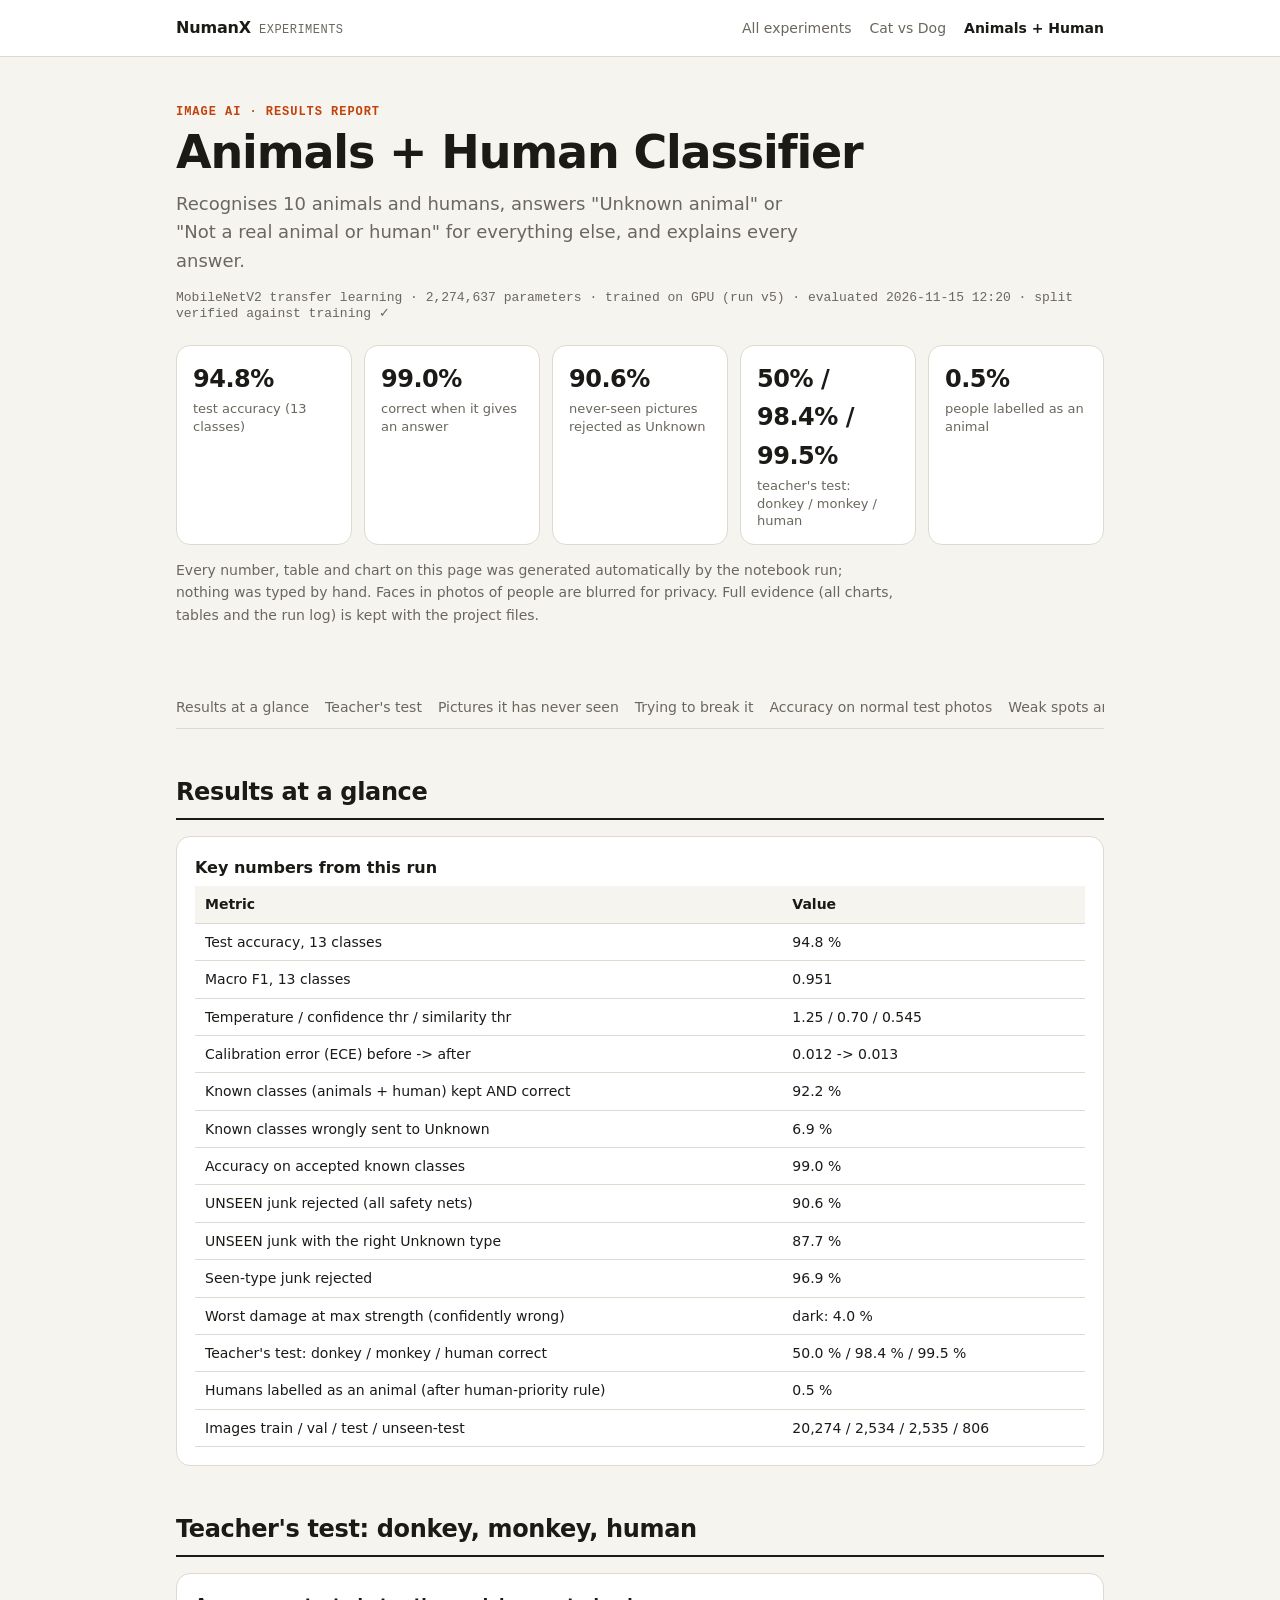
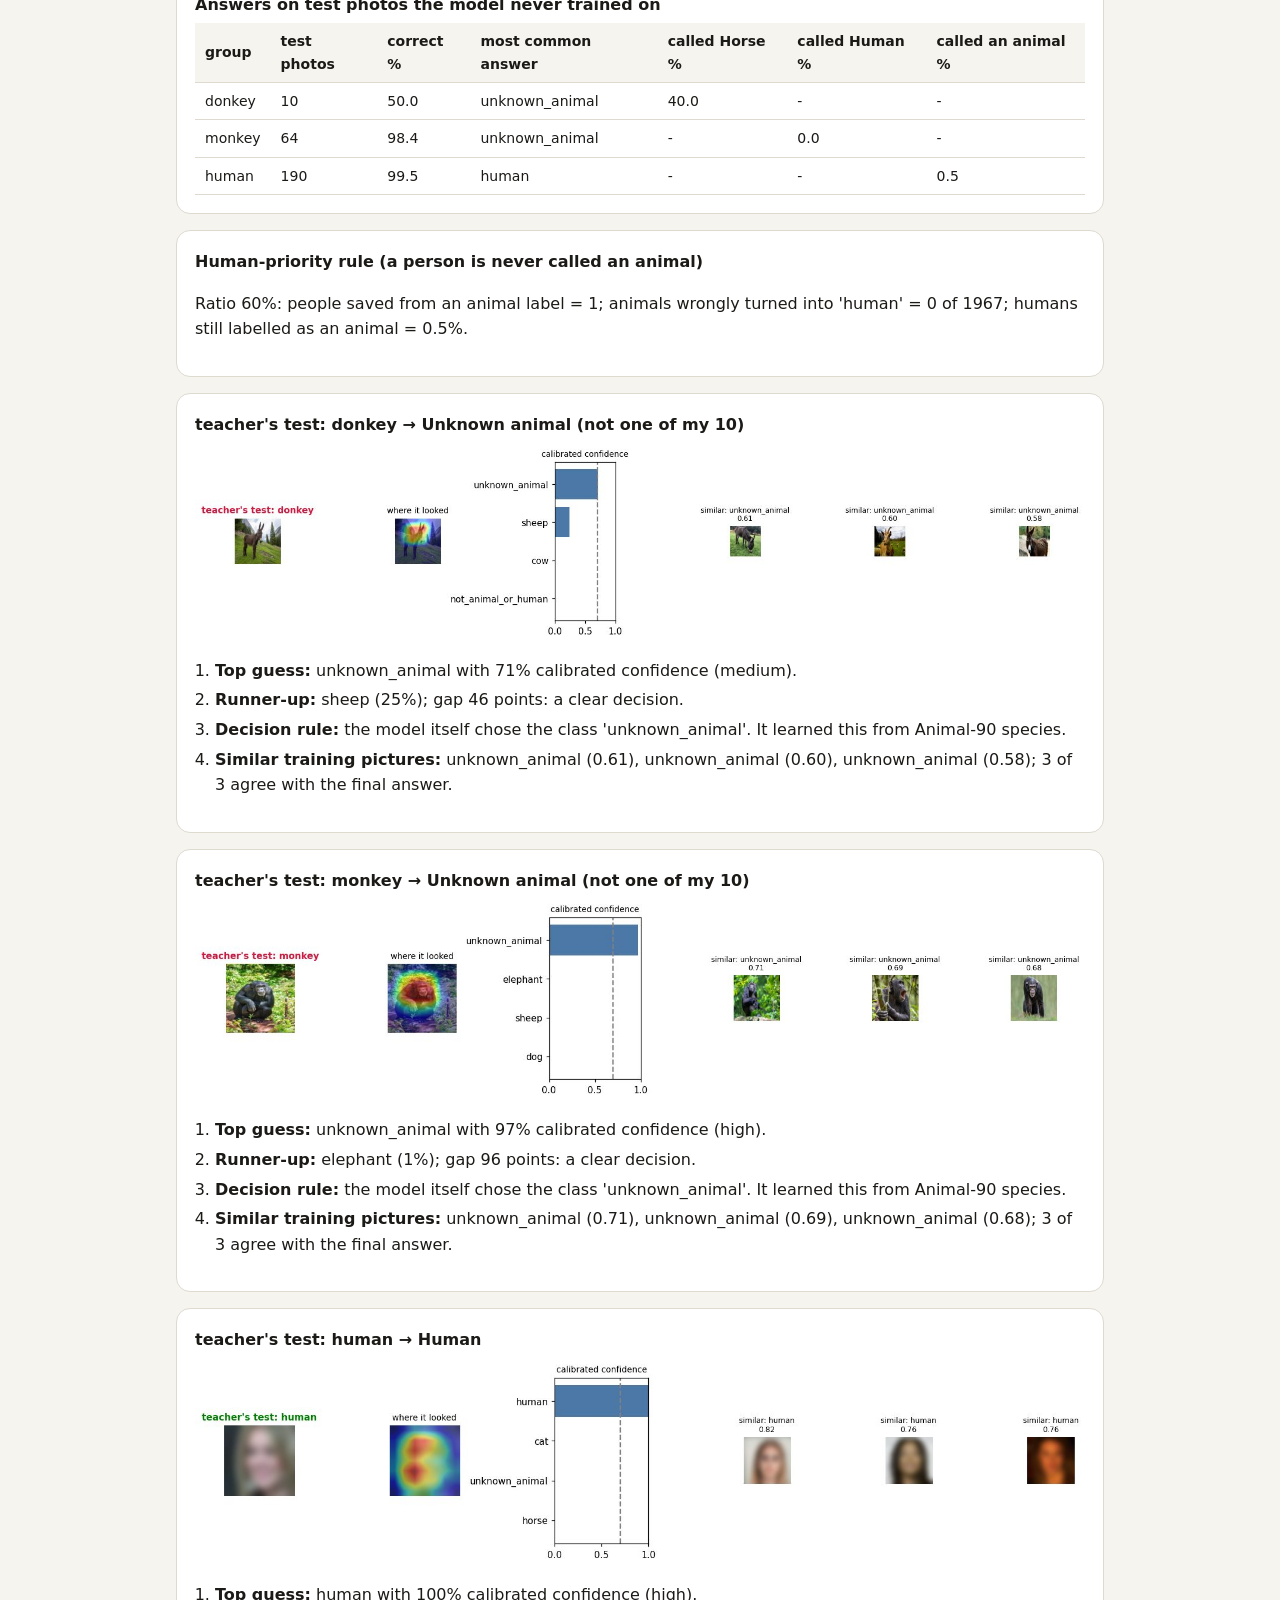
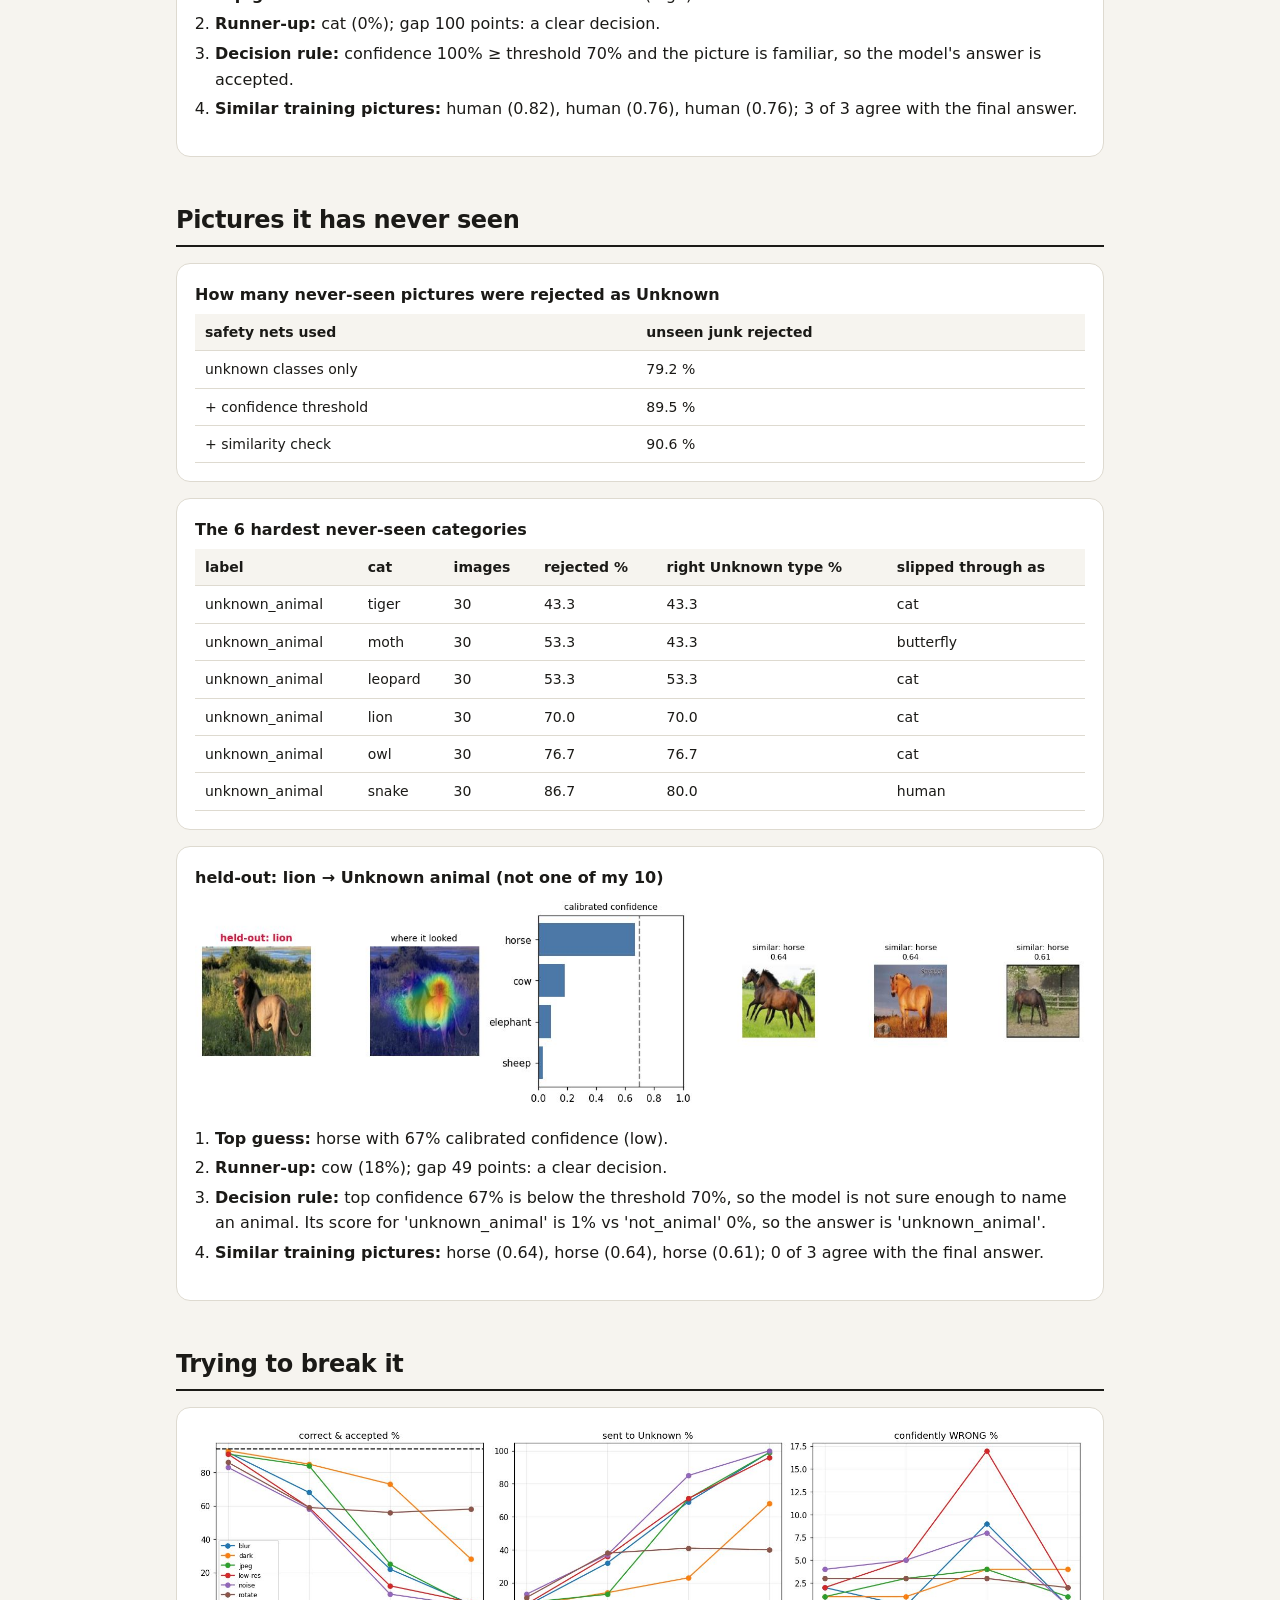
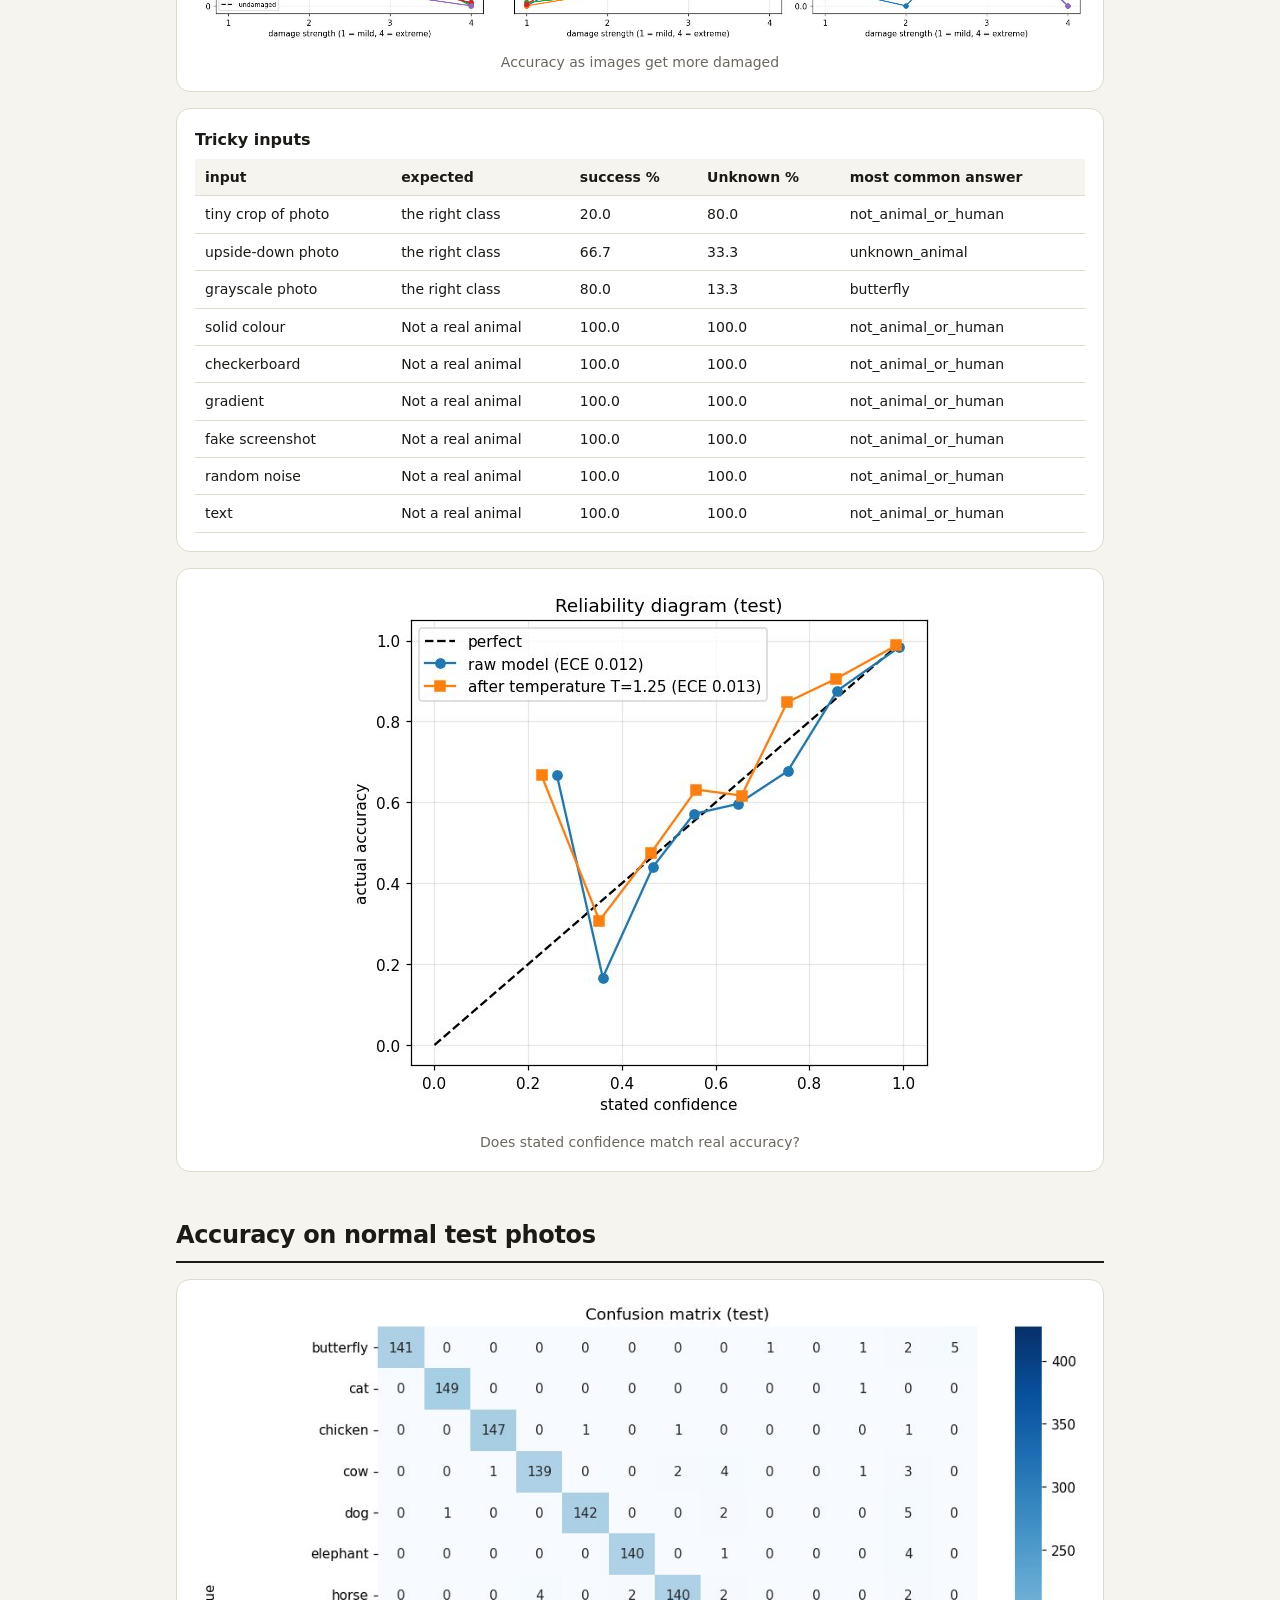
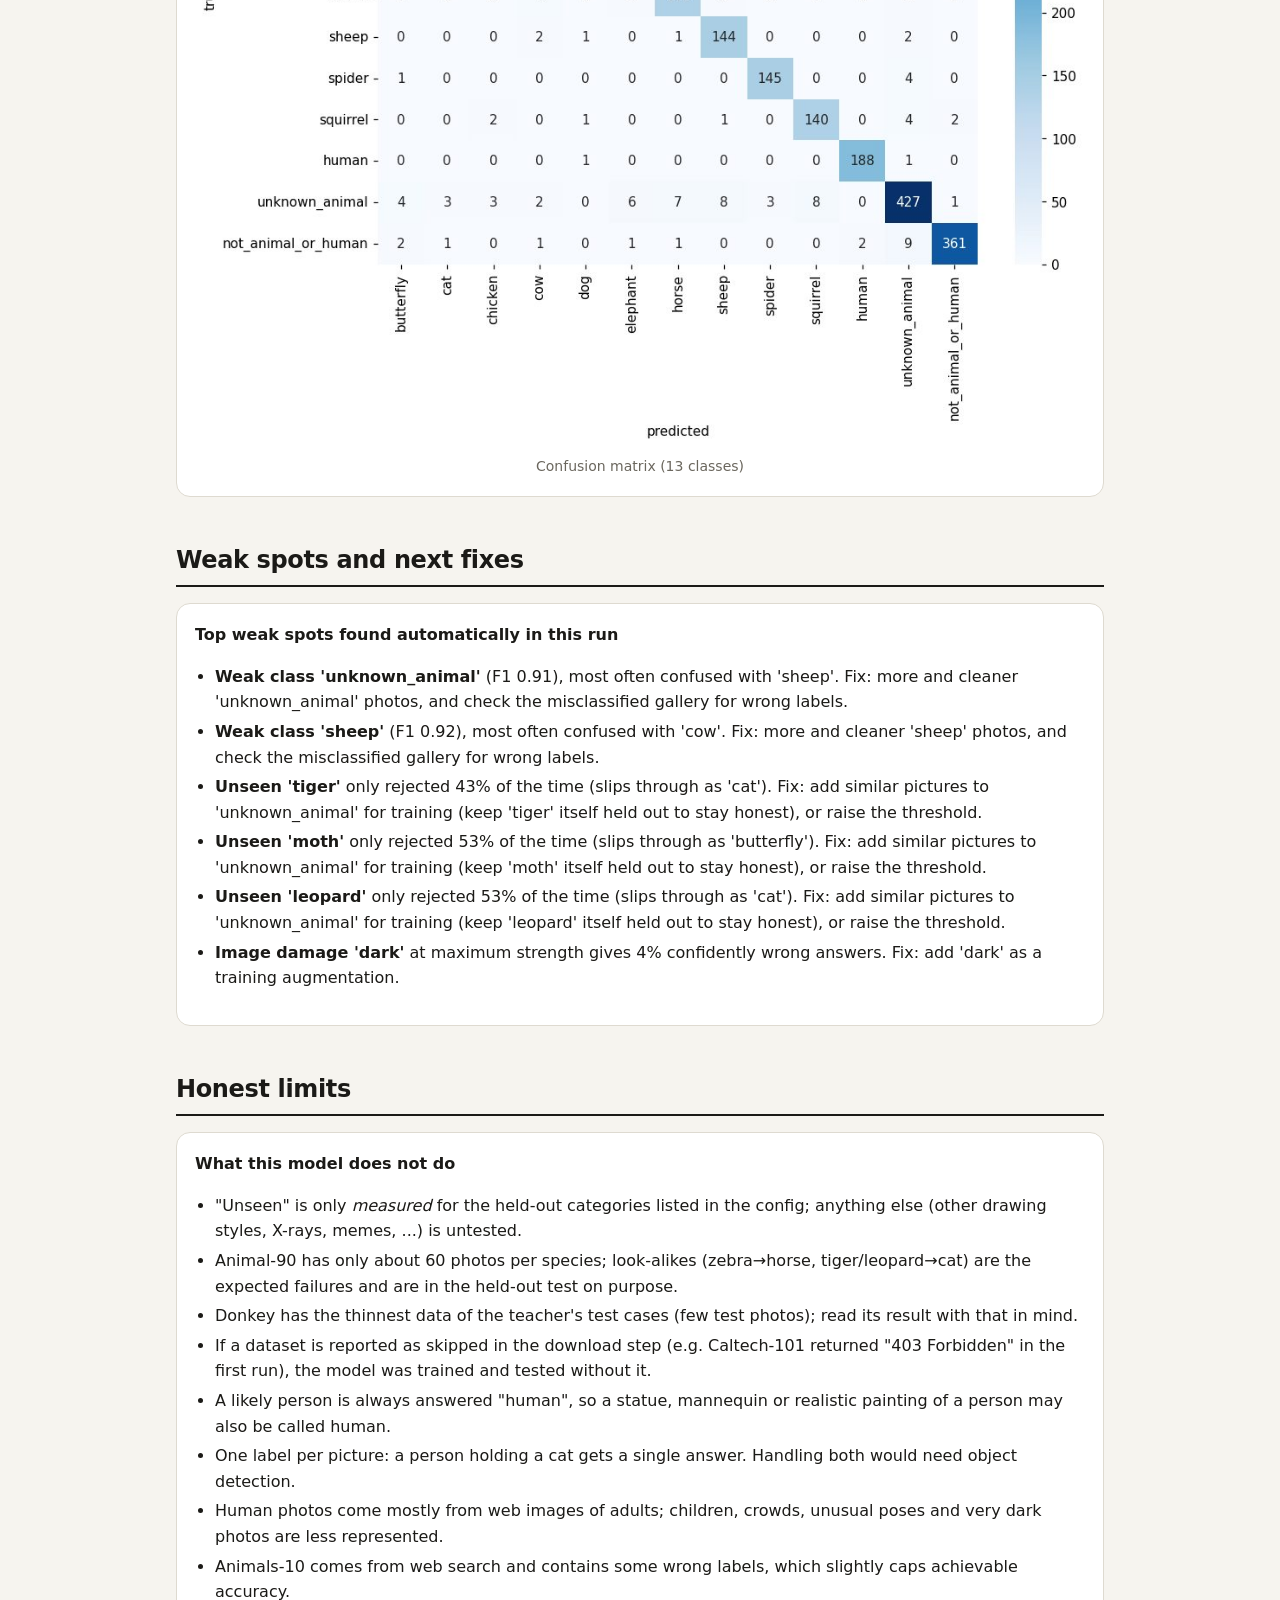
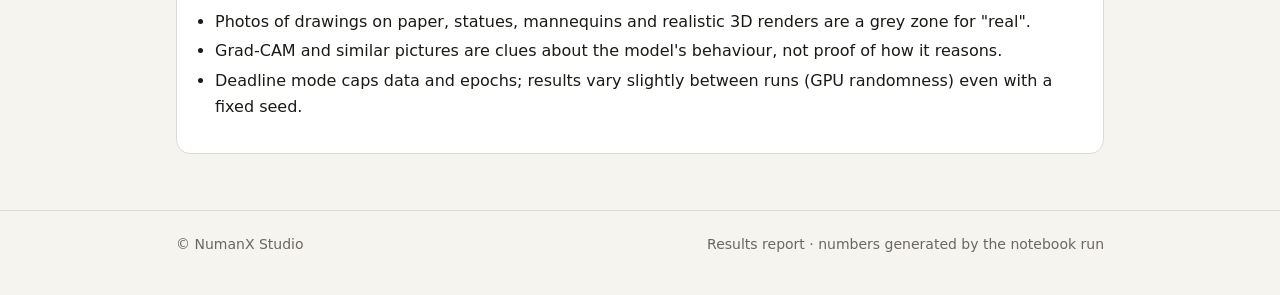
==== animal-classifier/index.html @ 71145bde "Add Animals + Human classifier report and shared site navigation Co-Authored-By: Claude Opus 5.5 <no" ====
<!doctype html>
<html lang="en">
<head>
  <meta charset="utf-8">
  <meta name="viewport" content="width=device-width, initial-scale=1">
  <title>Animals + Human Classifier · NumanX Experiments</title>
  <meta name="description" content="A classifier for 10 animals and humans that answers Unknown for everything else and explains every answer. 94.8% test accuracy, stress-tested on pictures it has never seen.">
  <link rel="stylesheet" href="../assets/site.css">
  <style>
    .tiles{display:grid;grid-template-columns:repeat(auto-fit,minmax(160px,1fr));gap:12px;margin:24px 0 8px}
    .tile{background:var(--surface);border:1px solid var(--line);border-radius:var(--radius);padding:14px 16px}
    .tile .v{font-size:24px;font-weight:700;letter-spacing:-.02em}
    .tile .l{font-size:13px;color:var(--muted);margin-top:2px;line-height:1.35}
    .meta-line{font:13px var(--mono);color:var(--muted);margin:14px 0 0}
    .note{font-size:14px;color:var(--muted);max-width:720px}
    .secnav{position:sticky;top:0;z-index:5;background:var(--bg);border-bottom:1px solid var(--line);margin:18px 0 0;padding:10px 0;
            display:flex;gap:6px 16px;flex-wrap:nowrap;overflow-x:auto;white-space:nowrap;font-size:14px}
    .secnav a{color:var(--muted);text-decoration:none} .secnav a:hover{color:var(--ink)}
    section{margin-top:44px;scroll-margin-top:56px}
    section > h2{font-size:24px;border-bottom:2px solid var(--ink);padding-bottom:6px}
    .card{padding:18px;margin:16px 0}
    figure.card{margin:16px 0}
    .card img{max-width:100%;height:auto;display:block;margin:auto;border-radius:8px;background:#fff}
    figcaption{color:var(--muted);font-size:14px;margin-top:8px;text-align:center}
    .scroll{overflow-x:auto} table.tbl{border-collapse:collapse;width:100%;font-size:14px}
    .tbl th,.tbl td{border-bottom:1px solid var(--line);padding:7px 10px;text-align:left}
    .tbl th{background:var(--bg);font-weight:600}
    .card pre{white-space:pre-wrap;font:13px var(--mono);background:var(--bg);padding:12px;border-radius:8px}
    .example ol{padding-left:20px} .example li p{margin:2px 0}
    .card ul{padding-left:20px} .card li{margin:4px 0}
  </style>
</head>
<body>
  <header class="topbar">
    <div class="wrap">
      <a class="brand" href="../">NumanX <small>Experiments</small></a>
      <nav aria-label="Experiments">
        <a href="../">All experiments</a>
        <a href="../cat-vs-dog/">Cat vs Dog</a>
        <a href="../animal-classifier/" aria-current="page">Animals + Human</a>
      </nav>
    </div>
  </header>

  <main class="wrap">
    <section class="hero" style="margin-top:0">
      <p class="eyebrow">Image AI · Results report</p>
      <h1>Animals + Human Classifier</h1>
      <p class="lead">Recognises 10 animals and humans, answers "Unknown animal" or "Not a real animal or human" for everything else, and explains every answer.</p>
      <p class="meta-line">MobileNetV2 transfer learning · 2,274,637 parameters · trained on GPU (run v5) · evaluated 2026-11-15 12:20 · split verified against training ✓</p>
      <div class="tiles"><div class="tile"><div class="v">94.8%</div><div class="l">test accuracy (13 classes)</div></div><div class="tile"><div class="v">99.0%</div><div class="l">correct when it gives an answer</div></div><div class="tile"><div class="v">90.6%</div><div class="l">never-seen pictures rejected as Unknown</div></div><div class="tile"><div class="v">50% / 98.4% / 99.5%</div><div class="l">teacher&#x27;s test: donkey / monkey / human</div></div><div class="tile"><div class="v">0.5%</div><div class="l">people labelled as an animal</div></div></div>
      <p class="note">Every number, table and chart on this page was generated automatically by the notebook run; nothing was typed by hand. Faces in photos of people are blurred for privacy. Full evidence (all charts, tables and the run log) is kept with the project files.</p>
    </section>

    <nav class="secnav" aria-label="On this page">
        <a href="#glance">Results at a glance</a>
        <a href="#teacher">Teacher&#x27;s test</a>
        <a href="#unseen">Pictures it has never seen</a>
        <a href="#stress">Trying to break it</a>
        <a href="#accuracy">Accuracy on normal test photos</a>
        <a href="#weak">Weak spots and next fixes</a>
        <a href="#limits">Honest limits</a>
    </nav>
<section id="glance"><h2>Results at a glance</h2><div class="card"><h3>Key numbers from this run</h3><div class="scroll"><table class="dataframe tbl">
  <thead>
    <tr style="text-align: right;">
      <th>Metric</th>
      <th>Value</th>
    </tr>
  </thead>
  <tbody>
    <tr>
      <td>Test accuracy, 13 classes</td>
      <td>94.8 %</td>
    </tr>
    <tr>
      <td>Macro F1, 13 classes</td>
      <td>0.951</td>
    </tr>
    <tr>
      <td>Temperature / confidence thr / similarity thr</td>
      <td>1.25 / 0.70 / 0.545</td>
    </tr>
    <tr>
      <td>Calibration error (ECE) before -&gt; after</td>
      <td>0.012 -&gt; 0.013</td>
    </tr>
    <tr>
      <td>Known classes (animals + human) kept AND correct</td>
      <td>92.2 %</td>
    </tr>
    <tr>
      <td>Known classes wrongly sent to Unknown</td>
      <td>6.9 %</td>
    </tr>
    <tr>
      <td>Accuracy on accepted known classes</td>
      <td>99.0 %</td>
    </tr>
    <tr>
      <td>UNSEEN junk rejected (all safety nets)</td>
      <td>90.6 %</td>
    </tr>
    <tr>
      <td>UNSEEN junk with the right Unknown type</td>
      <td>87.7 %</td>
    </tr>
    <tr>
      <td>Seen-type junk rejected</td>
      <td>96.9 %</td>
    </tr>
    <tr>
      <td>Worst damage at max strength (confidently wrong)</td>
      <td>dark: 4.0 %</td>
    </tr>
    <tr>
      <td>Teacher's test: donkey / monkey / human correct</td>
      <td>50.0 % / 98.4 % / 99.5 %</td>
    </tr>
    <tr>
      <td>Humans labelled as an animal (after human-priority rule)</td>
      <td>0.5 %</td>
    </tr>
    <tr>
      <td>Images train / val / test / unseen-test</td>
      <td>20,274 / 2,534 / 2,535 / 806</td>
    </tr>
  </tbody>
</table></div></div></section><section id="teacher"><h2>Teacher&#x27;s test: donkey, monkey, human</h2><div class="card"><h3>Answers on test photos the model never trained on</h3><div class="scroll"><table class="dataframe tbl">
  <thead>
    <tr style="text-align: right;">
      <th>group</th>
      <th>test photos</th>
      <th>correct %</th>
      <th>most common answer</th>
      <th>called Horse %</th>
      <th>called Human %</th>
      <th>called an animal %</th>
    </tr>
  </thead>
  <tbody>
    <tr>
      <td>donkey</td>
      <td>10</td>
      <td>50.0</td>
      <td>unknown_animal</td>
      <td>40.0</td>
      <td>-</td>
      <td>-</td>
    </tr>
    <tr>
      <td>monkey</td>
      <td>64</td>
      <td>98.4</td>
      <td>unknown_animal</td>
      <td>-</td>
      <td>0.0</td>
      <td>-</td>
    </tr>
    <tr>
      <td>human</td>
      <td>190</td>
      <td>99.5</td>
      <td>human</td>
      <td>-</td>
      <td>-</td>
      <td>0.5</td>
    </tr>
  </tbody>
</table></div></div><div class="card"><h3>Human-priority rule (a person is never called an animal)</h3><p>Ratio 60%: people saved from an animal label = 1; animals wrongly turned into 'human' = 0 of 1967; humans still labelled as an animal = 0.5%.</p></div><div class="card example"><h3>teacher&#x27;s test: donkey → Unknown animal (not one of my 10)</h3><img src="[data-uri]" alt="Unknown animal (not one of my 10)" loading="lazy"><ol><li><p><strong>Top guess:</strong> unknown_animal with 71% calibrated confidence (medium).</p></li><li><p><strong>Runner-up:</strong> sheep (25%); gap 46 points: a clear decision.</p></li><li><p><strong>Decision rule:</strong> the model itself chose the class 'unknown_animal'. It learned this from Animal-90 species.</p></li><li><p><strong>Similar training pictures:</strong> unknown_animal (0.61), unknown_animal (0.60), unknown_animal (0.58); 3 of 3 agree with the final answer.</p></li></ol></div><div class="card example"><h3>teacher&#x27;s test: monkey → Unknown animal (not one of my 10)</h3><img src="[data-uri]" alt="Unknown animal (not one of my 10)" loading="lazy"><ol><li><p><strong>Top guess:</strong> unknown_animal with 97% calibrated confidence (high).</p></li><li><p><strong>Runner-up:</strong> elephant (1%); gap 96 points: a clear decision.</p></li><li><p><strong>Decision rule:</strong> the model itself chose the class 'unknown_animal'. It learned this from Animal-90 species.</p></li><li><p><strong>Similar training pictures:</strong> unknown_animal (0.71), unknown_animal (0.69), unknown_animal (0.68); 3 of 3 agree with the final answer.</p></li></ol></div><div class="card example"><h3>teacher&#x27;s test: human → Human</h3><img src="[data-uri]" alt="Human" loading="lazy"><ol><li><p><strong>Top guess:</strong> human with 100% calibrated confidence (high).</p></li><li><p><strong>Runner-up:</strong> cat (0%); gap 100 points: a clear decision.</p></li><li><p><strong>Decision rule:</strong> confidence 100% ≥ threshold 70% and the picture is familiar, so the model's answer is accepted.</p></li><li><p><strong>Similar training pictures:</strong> human (0.82), human (0.76), human (0.76); 3 of 3 agree with the final answer.</p></li></ol></div></section><section id="unseen"><h2>Pictures it has never seen</h2><div class="card"><h3>How many never-seen pictures were rejected as Unknown</h3><div class="scroll"><table class="dataframe tbl">
  <thead>
    <tr style="text-align: right;">
      <th>safety nets used</th>
      <th>unseen junk rejected</th>
    </tr>
  </thead>
  <tbody>
    <tr>
      <td>unknown classes only</td>
      <td>79.2 %</td>
    </tr>
    <tr>
      <td>+ confidence threshold</td>
      <td>89.5 %</td>
    </tr>
    <tr>
      <td>+ similarity check</td>
      <td>90.6 %</td>
    </tr>
  </tbody>
</table></div></div><div class="card"><h3>The 6 hardest never-seen categories</h3><div class="scroll"><table class="dataframe tbl">
  <thead>
    <tr style="text-align: right;">
      <th>label</th>
      <th>cat</th>
      <th>images</th>
      <th>rejected %</th>
      <th>right Unknown type %</th>
      <th>slipped through as</th>
    </tr>
  </thead>
  <tbody>
    <tr>
      <td>unknown_animal</td>
      <td>tiger</td>
      <td>30</td>
      <td>43.3</td>
      <td>43.3</td>
      <td>cat</td>
    </tr>
    <tr>
      <td>unknown_animal</td>
      <td>moth</td>
      <td>30</td>
      <td>53.3</td>
      <td>43.3</td>
      <td>butterfly</td>
    </tr>
    <tr>
      <td>unknown_animal</td>
      <td>leopard</td>
      <td>30</td>
      <td>53.3</td>
      <td>53.3</td>
      <td>cat</td>
    </tr>
    <tr>
      <td>unknown_animal</td>
      <td>lion</td>
      <td>30</td>
      <td>70.0</td>
      <td>70.0</td>
      <td>cat</td>
    </tr>
    <tr>
      <td>unknown_animal</td>
      <td>owl</td>
      <td>30</td>
      <td>76.7</td>
      <td>76.7</td>
      <td>cat</td>
    </tr>
    <tr>
      <td>unknown_animal</td>
      <td>snake</td>
      <td>30</td>
      <td>86.7</td>
      <td>80.0</td>
      <td>human</td>
    </tr>
  </tbody>
</table></div></div><div class="card example"><h3>held-out: lion → Unknown animal (not one of my 10)</h3><img src="[data-uri]" alt="Unknown animal (not one of my 10)" loading="lazy"><ol><li><p><strong>Top guess:</strong> horse with 67% calibrated confidence (low).</p></li><li><p><strong>Runner-up:</strong> cow (18%); gap 49 points: a clear decision.</p></li><li><p><strong>Decision rule:</strong> top confidence 67% is below the threshold 70%, so the model is not sure enough to name an animal. Its score for 'unknown_animal' is 1% vs 'not_animal' 0%, so the answer is 'unknown_animal'.</p></li><li><p><strong>Similar training pictures:</strong> horse (0.64), horse (0.64), horse (0.61); 0 of 3 agree with the final answer.</p></li></ol></div></section><section id="stress"><h2>Trying to break it</h2><figure class="card"><img src="[data-uri]" alt="Accuracy as images get more damaged" loading="lazy"><figcaption>Accuracy as images get more damaged</figcaption></figure><div class="card"><h3>Tricky inputs</h3><div class="scroll"><table class="dataframe tbl">
  <thead>
    <tr style="text-align: right;">
      <th>input</th>
      <th>expected</th>
      <th>success %</th>
      <th>Unknown %</th>
      <th>most common answer</th>
    </tr>
  </thead>
  <tbody>
    <tr>
      <td>tiny crop of photo</td>
      <td>the right class</td>
      <td>20.0</td>
      <td>80.0</td>
      <td>not_animal_or_human</td>
    </tr>
    <tr>
      <td>upside-down photo</td>
      <td>the right class</td>
      <td>66.7</td>
      <td>33.3</td>
      <td>unknown_animal</td>
    </tr>
    <tr>
      <td>grayscale photo</td>
      <td>the right class</td>
      <td>80.0</td>
      <td>13.3</td>
      <td>butterfly</td>
    </tr>
    <tr>
      <td>solid colour</td>
      <td>Not a real animal</td>
      <td>100.0</td>
      <td>100.0</td>
      <td>not_animal_or_human</td>
    </tr>
    <tr>
      <td>checkerboard</td>
      <td>Not a real animal</td>
      <td>100.0</td>
      <td>100.0</td>
      <td>not_animal_or_human</td>
    </tr>
    <tr>
      <td>gradient</td>
      <td>Not a real animal</td>
      <td>100.0</td>
      <td>100.0</td>
      <td>not_animal_or_human</td>
    </tr>
    <tr>
      <td>fake screenshot</td>
      <td>Not a real animal</td>
      <td>100.0</td>
      <td>100.0</td>
      <td>not_animal_or_human</td>
    </tr>
    <tr>
      <td>random noise</td>
      <td>Not a real animal</td>
      <td>100.0</td>
      <td>100.0</td>
      <td>not_animal_or_human</td>
    </tr>
    <tr>
      <td>text</td>
      <td>Not a real animal</td>
      <td>100.0</td>
      <td>100.0</td>
      <td>not_animal_or_human</td>
    </tr>
  </tbody>
</table></div></div><figure class="card"><img src="[data-uri]" alt="Does stated confidence match real accuracy?" loading="lazy"><figcaption>Does stated confidence match real accuracy?</figcaption></figure></section><section id="accuracy"><h2>Accuracy on normal test photos</h2><figure class="card"><img src="[data-uri]" alt="Confusion matrix (13 classes)" loading="lazy"><figcaption>Confusion matrix (13 classes)</figcaption></figure></section><section id="weak"><h2>Weak spots and next fixes</h2><div class="card"><h3>Top weak spots found automatically in this run</h3><ul>
<li><strong>Weak class 'unknown_animal'</strong> (F1 0.91), most often confused with 'sheep'. Fix: more and cleaner 'unknown_animal' photos, and check the misclassified gallery for wrong labels.</li>
<li><strong>Weak class 'sheep'</strong> (F1 0.92), most often confused with 'cow'. Fix: more and cleaner 'sheep' photos, and check the misclassified gallery for wrong labels.</li>
<li><strong>Unseen 'tiger'</strong> only rejected 43% of the time (slips through as 'cat'). Fix: add similar pictures to 'unknown_animal' for training (keep 'tiger' itself held out to stay honest), or raise the threshold.</li>
<li><strong>Unseen 'moth'</strong> only rejected 53% of the time (slips through as 'butterfly'). Fix: add similar pictures to 'unknown_animal' for training (keep 'moth' itself held out to stay honest), or raise the threshold.</li>
<li><strong>Unseen 'leopard'</strong> only rejected 53% of the time (slips through as 'cat'). Fix: add similar pictures to 'unknown_animal' for training (keep 'leopard' itself held out to stay honest), or raise the threshold.</li>
<li><strong>Image damage 'dark'</strong> at maximum strength gives 4% confidently wrong answers. Fix: add 'dark' as a training augmentation.</li>
</ul></div></section><section id="limits"><h2>Honest limits</h2><div class="card"><h3>What this model does not do</h3><ul>
<li>"Unseen" is only <em>measured</em> for the held-out categories listed in the config; anything else (other drawing styles, X-rays, memes, ...) is untested.</li>
<li>Animal-90 has only about 60 photos per species; look-alikes (zebra→horse, tiger/leopard→cat) are the expected failures and are in the held-out test on purpose.</li>
<li>Donkey has the thinnest data of the teacher's test cases (few test photos); read its result with that in mind.</li>
<li>If a dataset is reported as skipped in the download step (e.g. Caltech-101 returned "403 Forbidden" in the first run), the model was trained and tested without it.</li>
<li>A likely person is always answered "human", so a statue, mannequin or realistic painting of a person may also be called human.</li>
<li>One label per picture: a person holding a cat gets a single answer. Handling both would need object detection.</li>
<li>Human photos come mostly from web images of adults; children, crowds, unusual poses and very dark photos are less represented.</li>
<li>Animals-10 comes from web search and contains some wrong labels, which slightly caps achievable accuracy.</li>
<li>Photos of drawings on paper, statues, mannequins and realistic 3D renders are a grey zone for "real".</li>
<li>Grad-CAM and similar pictures are clues about the model's behaviour, not proof of how it reasons.</li>
<li>Deadline mode caps data and epochs; results vary slightly between runs (GPU randomness) even with a fixed seed.</li>
</ul></div></section>
  </main>

  <footer>
    <div class="wrap">
      <span>© NumanX Studio</span>
      <span>Results report · numbers generated by the notebook run</span>
    </div>
  </footer>
</body>
</html>
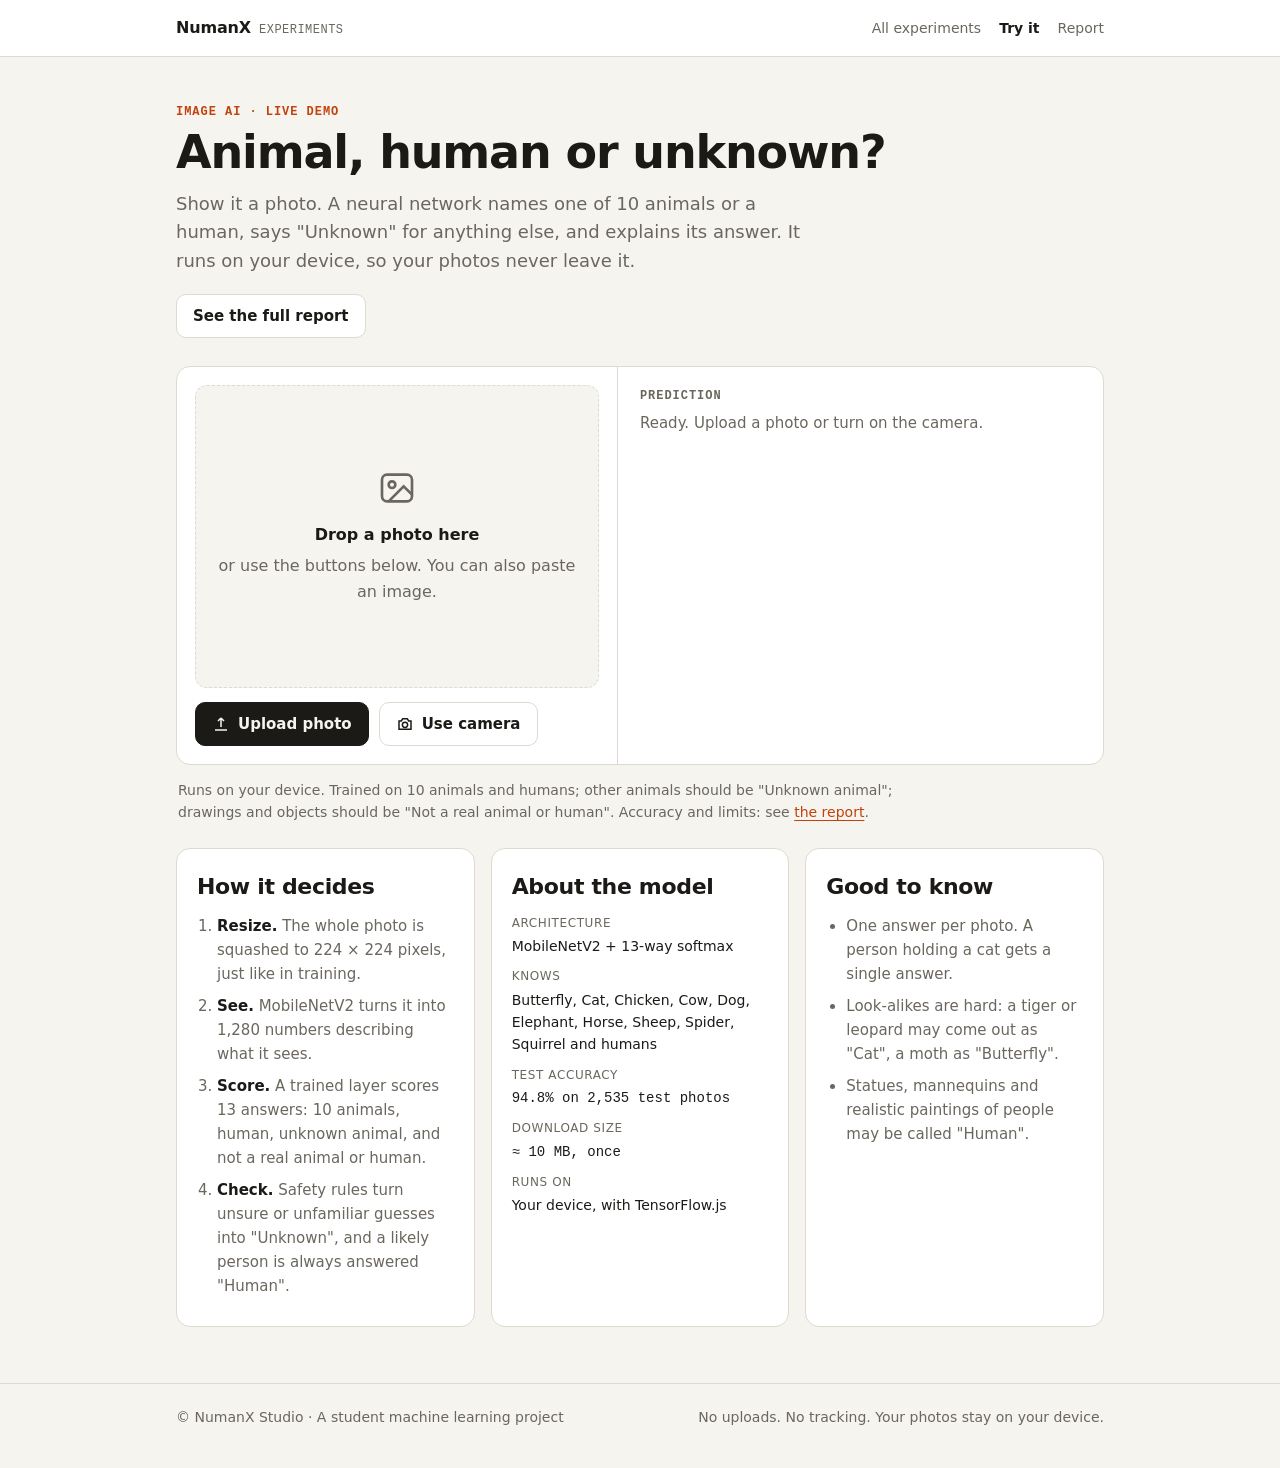
==== commit dac31e96: "Add live in-browser demo for Animals + Human classifier - Live demo at /animal-classifier/ (upload, " ====
--- a/animal-classifier/index.html
+++ b/animal-classifier/index.html
@@ -4,31 +4,9 @@
   <meta charset="utf-8">
   <meta name="viewport" content="width=device-width, initial-scale=1">
   <title>Animals + Human Classifier · NumanX Experiments</title>
-  <meta name="description" content="A classifier for 10 animals and humans that answers Unknown for everything else and explains every answer. 94.8% test accuracy, stress-tested on pictures it has never seen.">
+  <meta name="description" content="Show it a photo and a MobileNetV2 network says which of 10 animals it is, a human, or Unknown, and explains why. Runs fully in your browser; nothing is uploaded.">
   <link rel="stylesheet" href="../assets/site.css">
-  <style>
-    .tiles{display:grid;grid-template-columns:repeat(auto-fit,minmax(160px,1fr));gap:12px;margin:24px 0 8px}
-    .tile{background:var(--surface);border:1px solid var(--line);border-radius:var(--radius);padding:14px 16px}
-    .tile .v{font-size:24px;font-weight:700;letter-spacing:-.02em}
-    .tile .l{font-size:13px;color:var(--muted);margin-top:2px;line-height:1.35}
-    .meta-line{font:13px var(--mono);color:var(--muted);margin:14px 0 0}
-    .note{font-size:14px;color:var(--muted);max-width:720px}
-    .secnav{position:sticky;top:0;z-index:5;background:var(--bg);border-bottom:1px solid var(--line);margin:18px 0 0;padding:10px 0;
-            display:flex;gap:6px 16px;flex-wrap:nowrap;overflow-x:auto;white-space:nowrap;font-size:14px}
-    .secnav a{color:var(--muted);text-decoration:none} .secnav a:hover{color:var(--ink)}
-    section{margin-top:44px;scroll-margin-top:56px}
-    section > h2{font-size:24px;border-bottom:2px solid var(--ink);padding-bottom:6px}
-    .card{padding:18px;margin:16px 0}
-    figure.card{margin:16px 0}
-    .card img{max-width:100%;height:auto;display:block;margin:auto;border-radius:8px;background:#fff}
-    figcaption{color:var(--muted);font-size:14px;margin-top:8px;text-align:center}
-    .scroll{overflow-x:auto} table.tbl{border-collapse:collapse;width:100%;font-size:14px}
-    .tbl th,.tbl td{border-bottom:1px solid var(--line);padding:7px 10px;text-align:left}
-    .tbl th{background:var(--bg);font-weight:600}
-    .card pre{white-space:pre-wrap;font:13px var(--mono);background:var(--bg);padding:12px;border-radius:8px}
-    .example ol{padding-left:20px} .example li p{margin:2px 0}
-    .card ul{padding-left:20px} .card li{margin:4px 0}
-  </style>
+  <link rel="stylesheet" href="style.css">
 </head>
 <body>
   <header class="topbar">
@@ -36,321 +14,108 @@
       <a class="brand" href="../">NumanX <small>Experiments</small></a>
       <nav aria-label="Experiments">
         <a href="../">All experiments</a>
-        <a href="../cat-vs-dog/">Cat vs Dog</a>
-        <a href="../animal-classifier/" aria-current="page">Animals + Human</a>
+        <a href="./" aria-current="page">Try it</a>
+        <a href="report/">Report</a>
       </nav>
     </div>
   </header>
 
   <main class="wrap">
-    <section class="hero" style="margin-top:0">
-      <p class="eyebrow">Image AI · Results report</p>
-      <h1>Animals + Human Classifier</h1>
-      <p class="lead">Recognises 10 animals and humans, answers "Unknown animal" or "Not a real animal or human" for everything else, and explains every answer.</p>
-      <p class="meta-line">MobileNetV2 transfer learning · 2,274,637 parameters · trained on GPU (run v5) · evaluated 2026-11-15 12:20 · split verified against training ✓</p>
-      <div class="tiles"><div class="tile"><div class="v">94.8%</div><div class="l">test accuracy (13 classes)</div></div><div class="tile"><div class="v">99.0%</div><div class="l">correct when it gives an answer</div></div><div class="tile"><div class="v">90.6%</div><div class="l">never-seen pictures rejected as Unknown</div></div><div class="tile"><div class="v">50% / 98.4% / 99.5%</div><div class="l">teacher&#x27;s test: donkey / monkey / human</div></div><div class="tile"><div class="v">0.5%</div><div class="l">people labelled as an animal</div></div></div>
-      <p class="note">Every number, table and chart on this page was generated automatically by the notebook run; nothing was typed by hand. Faces in photos of people are blurred for privacy. Full evidence (all charts, tables and the run log) is kept with the project files.</p>
+    <section class="hero">
+      <p class="eyebrow">Image AI · Live demo</p>
+      <h1>Animal, human or unknown?</h1>
+      <p class="lead">Show it a photo. A neural network names one of 10 animals or a human, says "Unknown" for anything else, and explains its answer. It runs on your device, so your photos never leave it.</p>
+      <p class="hero-actions"><a class="btn" href="report/">See the full report</a></p>
     </section>
 
-    <nav class="secnav" aria-label="On this page">
-        <a href="#glance">Results at a glance</a>
-        <a href="#teacher">Teacher&#x27;s test</a>
-        <a href="#unseen">Pictures it has never seen</a>
-        <a href="#stress">Trying to break it</a>
-        <a href="#accuracy">Accuracy on normal test photos</a>
-        <a href="#weak">Weak spots and next fixes</a>
-        <a href="#limits">Honest limits</a>
-    </nav>
-<section id="glance"><h2>Results at a glance</h2><div class="card"><h3>Key numbers from this run</h3><div class="scroll"><table class="dataframe tbl">
-  <thead>
-    <tr style="text-align: right;">
-      <th>Metric</th>
-      <th>Value</th>
-    </tr>
-  </thead>
-  <tbody>
-    <tr>
-      <td>Test accuracy, 13 classes</td>
-      <td>94.8 %</td>
-    </tr>
-    <tr>
-      <td>Macro F1, 13 classes</td>
-      <td>0.951</td>
-    </tr>
-    <tr>
-      <td>Temperature / confidence thr / similarity thr</td>
-      <td>1.25 / 0.70 / 0.545</td>
-    </tr>
-    <tr>
-      <td>Calibration error (ECE) before -&gt; after</td>
-      <td>0.012 -&gt; 0.013</td>
-    </tr>
-    <tr>
-      <td>Known classes (animals + human) kept AND correct</td>
-      <td>92.2 %</td>
-    </tr>
-    <tr>
-      <td>Known classes wrongly sent to Unknown</td>
-      <td>6.9 %</td>
-    </tr>
-    <tr>
-      <td>Accuracy on accepted known classes</td>
-      <td>99.0 %</td>
-    </tr>
-    <tr>
-      <td>UNSEEN junk rejected (all safety nets)</td>
-      <td>90.6 %</td>
-    </tr>
-    <tr>
-      <td>UNSEEN junk with the right Unknown type</td>
-      <td>87.7 %</td>
-    </tr>
-    <tr>
-      <td>Seen-type junk rejected</td>
-      <td>96.9 %</td>
-    </tr>
-    <tr>
-      <td>Worst damage at max strength (confidently wrong)</td>
-      <td>dark: 4.0 %</td>
-    </tr>
-    <tr>
-      <td>Teacher's test: donkey / monkey / human correct</td>
-      <td>50.0 % / 98.4 % / 99.5 %</td>
-    </tr>
-    <tr>
-      <td>Humans labelled as an animal (after human-priority rule)</td>
-      <td>0.5 %</td>
-    </tr>
-    <tr>
-      <td>Images train / val / test / unseen-test</td>
-      <td>20,274 / 2,534 / 2,535 / 806</td>
-    </tr>
-  </tbody>
-</table></div></div></section><section id="teacher"><h2>Teacher&#x27;s test: donkey, monkey, human</h2><div class="card"><h3>Answers on test photos the model never trained on</h3><div class="scroll"><table class="dataframe tbl">
-  <thead>
-    <tr style="text-align: right;">
-      <th>group</th>
-      <th>test photos</th>
-      <th>correct %</th>
-      <th>most common answer</th>
-      <th>called Horse %</th>
-      <th>called Human %</th>
-      <th>called an animal %</th>
-    </tr>
-  </thead>
-  <tbody>
-    <tr>
-      <td>donkey</td>
-      <td>10</td>
-      <td>50.0</td>
-      <td>unknown_animal</td>
-      <td>40.0</td>
-      <td>-</td>
-      <td>-</td>
-    </tr>
-    <tr>
-      <td>monkey</td>
-      <td>64</td>
-      <td>98.4</td>
-      <td>unknown_animal</td>
-      <td>-</td>
-      <td>0.0</td>
-      <td>-</td>
-    </tr>
-    <tr>
-      <td>human</td>
-      <td>190</td>
-      <td>99.5</td>
-      <td>human</td>
-      <td>-</td>
-      <td>-</td>
-      <td>0.5</td>
-    </tr>
-  </tbody>
-</table></div></div><div class="card"><h3>Human-priority rule (a person is never called an animal)</h3><p>Ratio 60%: people saved from an animal label = 1; animals wrongly turned into 'human' = 0 of 1967; humans still labelled as an animal = 0.5%.</p></div><div class="card example"><h3>teacher&#x27;s test: donkey → Unknown animal (not one of my 10)</h3><img src="[data-uri]" alt="Unknown animal (not one of my 10)" loading="lazy"><ol><li><p><strong>Top guess:</strong> unknown_animal with 71% calibrated confidence (medium).</p></li><li><p><strong>Runner-up:</strong> sheep (25%); gap 46 points: a clear decision.</p></li><li><p><strong>Decision rule:</strong> the model itself chose the class 'unknown_animal'. It learned this from Animal-90 species.</p></li><li><p><strong>Similar training pictures:</strong> unknown_animal (0.61), unknown_animal (0.60), unknown_animal (0.58); 3 of 3 agree with the final answer.</p></li></ol></div><div class="card example"><h3>teacher&#x27;s test: monkey → Unknown animal (not one of my 10)</h3><img src="[data-uri]" alt="Unknown animal (not one of my 10)" loading="lazy"><ol><li><p><strong>Top guess:</strong> unknown_animal with 97% calibrated confidence (high).</p></li><li><p><strong>Runner-up:</strong> elephant (1%); gap 96 points: a clear decision.</p></li><li><p><strong>Decision rule:</strong> the model itself chose the class 'unknown_animal'. It learned this from Animal-90 species.</p></li><li><p><strong>Similar training pictures:</strong> unknown_animal (0.71), unknown_animal (0.69), unknown_animal (0.68); 3 of 3 agree with the final answer.</p></li></ol></div><div class="card example"><h3>teacher&#x27;s test: human → Human</h3><img src="[data-uri]" alt="Human" loading="lazy"><ol><li><p><strong>Top guess:</strong> human with 100% calibrated confidence (high).</p></li><li><p><strong>Runner-up:</strong> cat (0%); gap 100 points: a clear decision.</p></li><li><p><strong>Decision rule:</strong> confidence 100% ≥ threshold 70% and the picture is familiar, so the model's answer is accepted.</p></li><li><p><strong>Similar training pictures:</strong> human (0.82), human (0.76), human (0.76); 3 of 3 agree with the final answer.</p></li></ol></div></section><section id="unseen"><h2>Pictures it has never seen</h2><div class="card"><h3>How many never-seen pictures were rejected as Unknown</h3><div class="scroll"><table class="dataframe tbl">
-  <thead>
-    <tr style="text-align: right;">
-      <th>safety nets used</th>
-      <th>unseen junk rejected</th>
-    </tr>
-  </thead>
-  <tbody>
-    <tr>
-      <td>unknown classes only</td>
-      <td>79.2 %</td>
-    </tr>
-    <tr>
-      <td>+ confidence threshold</td>
-      <td>89.5 %</td>
-    </tr>
-    <tr>
-      <td>+ similarity check</td>
-      <td>90.6 %</td>
-    </tr>
-  </tbody>
-</table></div></div><div class="card"><h3>The 6 hardest never-seen categories</h3><div class="scroll"><table class="dataframe tbl">
-  <thead>
-    <tr style="text-align: right;">
-      <th>label</th>
-      <th>cat</th>
-      <th>images</th>
-      <th>rejected %</th>
-      <th>right Unknown type %</th>
-      <th>slipped through as</th>
-    </tr>
-  </thead>
-  <tbody>
-    <tr>
-      <td>unknown_animal</td>
-      <td>tiger</td>
-      <td>30</td>
-      <td>43.3</td>
-      <td>43.3</td>
-      <td>cat</td>
-    </tr>
-    <tr>
-      <td>unknown_animal</td>
-      <td>moth</td>
-      <td>30</td>
-      <td>53.3</td>
-      <td>43.3</td>
-      <td>butterfly</td>
-    </tr>
-    <tr>
-      <td>unknown_animal</td>
-      <td>leopard</td>
-      <td>30</td>
-      <td>53.3</td>
-      <td>53.3</td>
-      <td>cat</td>
-    </tr>
-    <tr>
-      <td>unknown_animal</td>
-      <td>lion</td>
-      <td>30</td>
-      <td>70.0</td>
-      <td>70.0</td>
-      <td>cat</td>
-    </tr>
-    <tr>
-      <td>unknown_animal</td>
-      <td>owl</td>
-      <td>30</td>
-      <td>76.7</td>
-      <td>76.7</td>
-      <td>cat</td>
-    </tr>
-    <tr>
-      <td>unknown_animal</td>
-      <td>snake</td>
-      <td>30</td>
-      <td>86.7</td>
-      <td>80.0</td>
-      <td>human</td>
-    </tr>
-  </tbody>
-</table></div></div><div class="card example"><h3>held-out: lion → Unknown animal (not one of my 10)</h3><img src="[data-uri]" alt="Unknown animal (not one of my 10)" loading="lazy"><ol><li><p><strong>Top guess:</strong> horse with 67% calibrated confidence (low).</p></li><li><p><strong>Runner-up:</strong> cow (18%); gap 49 points: a clear decision.</p></li><li><p><strong>Decision rule:</strong> top confidence 67% is below the threshold 70%, so the model is not sure enough to name an animal. Its score for 'unknown_animal' is 1% vs 'not_animal' 0%, so the answer is 'unknown_animal'.</p></li><li><p><strong>Similar training pictures:</strong> horse (0.64), horse (0.64), horse (0.61); 0 of 3 agree with the final answer.</p></li></ol></div></section><section id="stress"><h2>Trying to break it</h2><figure class="card"><img src="[data-uri]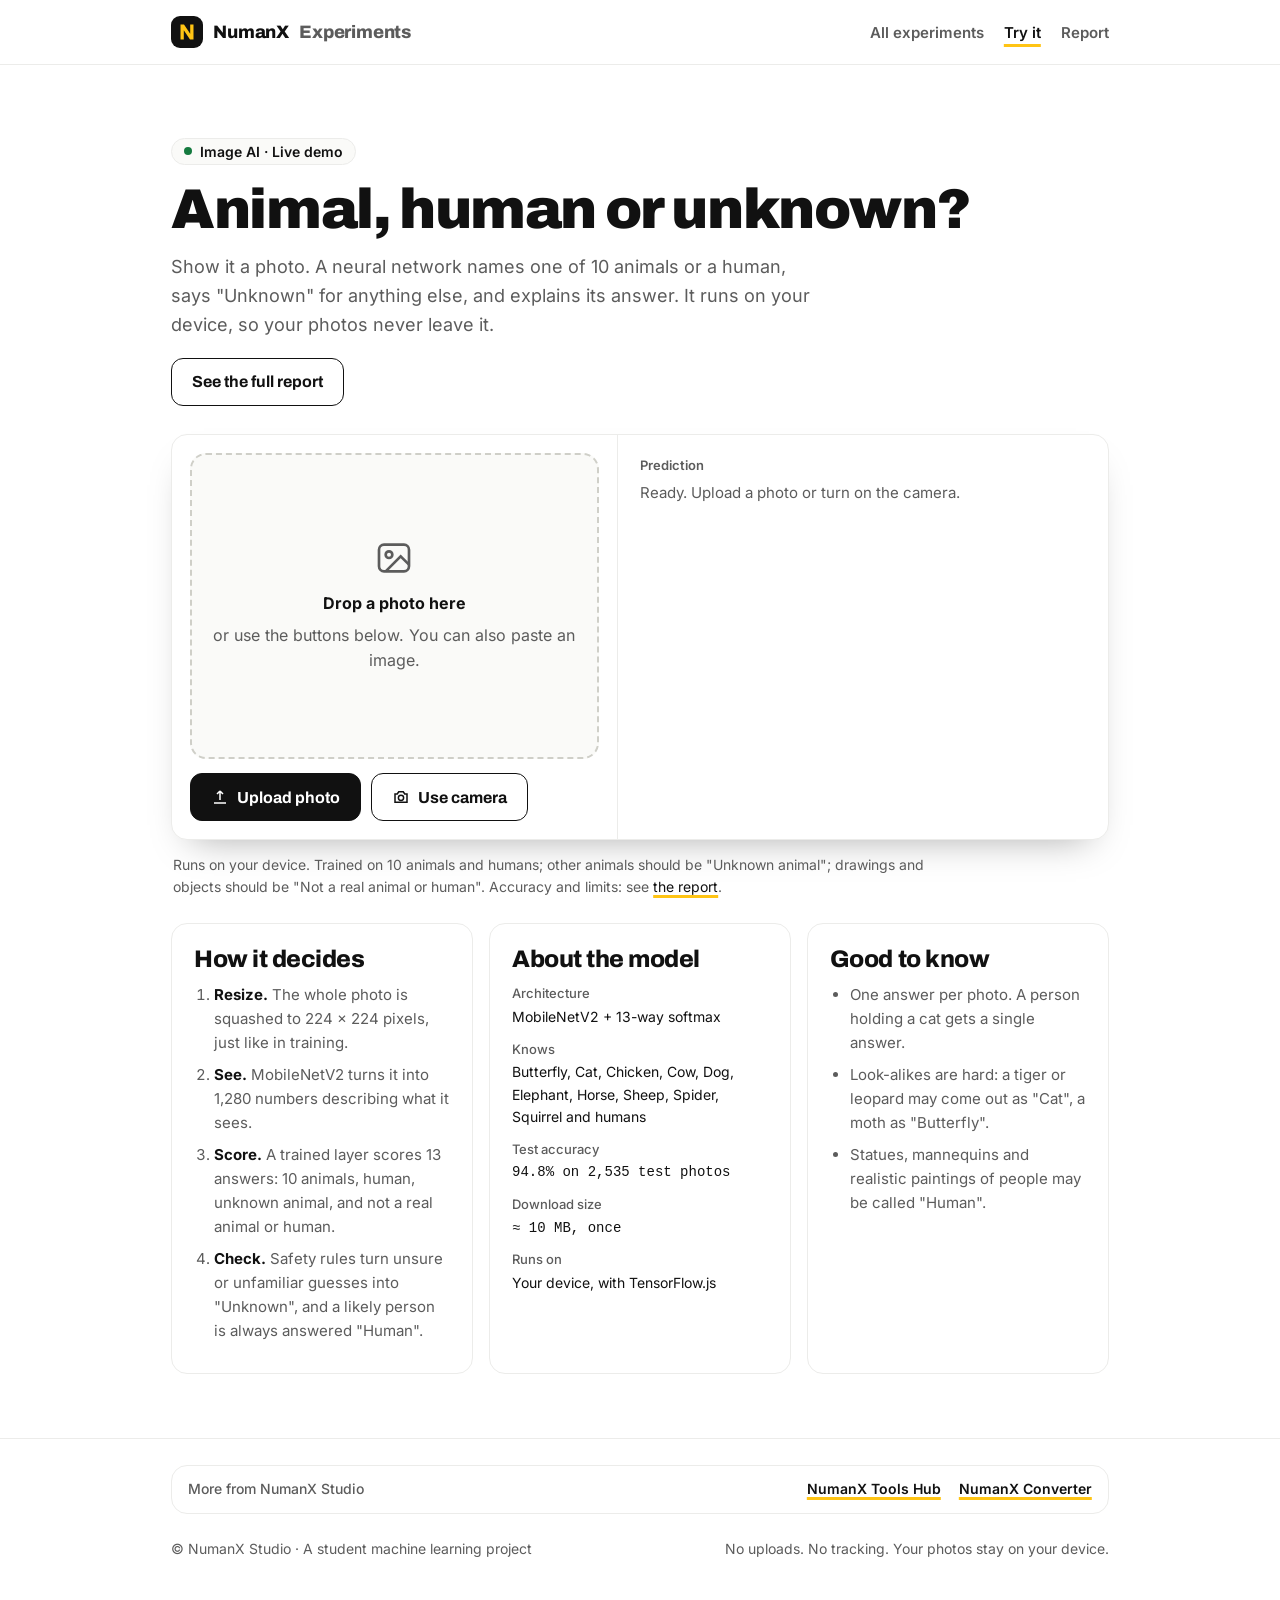
==== commit 821e88d6: "Apply the NumanX design system to the experiments site - assets/site.css rebuilt on NumanX tokens (w" ====
--- a/animal-classifier/index.html
+++ b/animal-classifier/index.html
@@ -5,13 +5,14 @@
   <meta name="viewport" content="width=device-width, initial-scale=1">
   <title>Animals + Human Classifier · NumanX Experiments</title>
   <meta name="description" content="Show it a photo and a MobileNetV2 network says which of 10 animals it is, a human, or Unknown, and explains why. Runs fully in your browser; nothing is uploaded.">
+  <link rel="icon" href="../assets/numanx-mark.svg" type="image/svg+xml">
   <link rel="stylesheet" href="../assets/site.css">
   <link rel="stylesheet" href="style.css">
 </head>
 <body>
   <header class="topbar">
     <div class="wrap">
-      <a class="brand" href="../">NumanX <small>Experiments</small></a>
+      <a class="brand" href="../"><img src="../assets/numanx-mark.svg" alt="" width="32" height="32">NumanX <small>Experiments</small></a>
       <nav aria-label="Experiments">
         <a href="../">All experiments</a>
         <a href="./" aria-current="page">Try it</a>
@@ -109,6 +110,7 @@
 
   <footer>
     <div class="wrap">
+      <div class="family"><b>More from NumanX Studio</b><a href="https://toolshub.numanxstudio.com">NumanX Tools Hub</a><a href="https://converter.numanxstudio.com">NumanX Converter</a></div>
       <span>© NumanX Studio · A student machine learning project</span>
       <span>No uploads. No tracking. Your photos stay on your device.</span>
     </div>
--- a/assets/site.css
+++ b/assets/site.css
@@ -1,94 +1,118 @@
+/* NumanX Experiments — built on the NumanX design system (see DESIGN.md).
+   Old variable names are kept so every page keeps working; their values now come from NumanX tokens. */
+
+@font-face { font-family: "Archivo"; font-weight: 700; font-display: swap; src: url("fonts/archivo-latin-700-normal.woff2") format("woff2"); }
+@font-face { font-family: "Archivo"; font-weight: 800; font-display: swap; src: url("fonts/archivo-latin-800-normal.woff2") format("woff2"); }
+@font-face { font-family: "Archivo"; font-weight: 900; font-display: swap; src: url("fonts/archivo-latin-900-normal.woff2") format("woff2"); }
+@font-face { font-family: "Inter"; font-weight: 400; font-display: swap; src: url("fonts/inter-latin-400-normal.woff2") format("woff2"); }
+@font-face { font-family: "Inter"; font-weight: 500; font-display: swap; src: url("fonts/inter-latin-500-normal.woff2") format("woff2"); }
+@font-face { font-family: "Inter"; font-weight: 600; font-display: swap; src: url("fonts/inter-latin-600-normal.woff2") format("woff2"); }
+@font-face { font-family: "Inter"; font-weight: 700; font-display: swap; src: url("fonts/inter-latin-700-normal.woff2") format("woff2"); }
+
 :root {
-  --bg: #f6f4ef;
+  /* NumanX tokens */
   --surface: #ffffff;
-  --ink: #1b1a17;
-  --muted: #6b675e;
-  --line: #dedad0;
-  --accent: #c2410c;
-  --accent-soft: #fbe9df;
+  --soft: #fafaf8;
+  --ink: #111111;
+  --muted: #5c5c5c;
+  --line: #ececea;
+  --line-strong: #8c8c86;
+  --yellow: #ffc414;
+  --accent-soft: #fff8df;
+  --focus: #111111;
+  --ok: #157a3f;
+  --no: #cc2f24;
+  --warn: #8a5a00;
+  --font-display: "Archivo", system-ui, sans-serif;
+  --sans: "Inter", system-ui, -apple-system, "Segoe UI", Roboto, Arial, sans-serif;
+  --mono: ui-monospace, "SF Mono", "Cascadia Mono", Menlo, Consolas, monospace;
+  --radius: 16px;
+  --radius-md: 12px;
+  --shadow-float: 0 18px 36px -20px rgba(0, 0, 0, .35);
+  --shadow-offset: 6px 6px 0 var(--yellow);
+  /* Old names, mapped */
+  --bg: var(--surface);
+  --accent: var(--ink);
   --cat: #2563eb;
   --dog: #c2410c;
-  --ok: #15803d;
-  --warn: #a16207;
-  --radius: 14px;
-  --mono: ui-monospace, "SF Mono", "Cascadia Mono", Menlo, Consolas, monospace;
-  --sans: system-ui, -apple-system, "Segoe UI", Roboto, "Helvetica Neue", Arial, sans-serif;
   color-scheme: light;
 }
 @media (prefers-color-scheme: dark) {
   :root {
-    --bg: #141412;
-    --surface: #1d1c19;
-    --ink: #f1efe9;
-    --muted: #a19d93;
-    --line: #34322d;
-    --accent: #f97316;
-    --accent-soft: #3a2416;
+    --surface: #121210;
+    --soft: #1a1916;
+    --ink: #f2efe6;
+    --muted: #b7b2a6;
+    --line: #2c2a24;
+    --line-strong: #6b675e;
+    --accent-soft: #2a2410;
+    --focus: #ffd85a;
+    --ok: #2bc06a;
+    --no: #ff6b5e;
+    --warn: #facc15;
     --cat: #60a5fa;
     --dog: #fb923c;
-    --ok: #4ade80;
-    --warn: #facc15;
     color-scheme: dark;
   }
 }
+
 * { box-sizing: border-box; }
 [hidden] { display: none !important; }
 html { -webkit-text-size-adjust: 100%; }
-body {
-  margin: 0;
-  background: var(--bg);
-  color: var(--ink);
-  font: 16px/1.6 var(--sans);
+body { margin: 0; background: var(--surface); color: var(--ink); font: 16px/1.6 var(--sans); }
+
+a { color: var(--ink); text-decoration: underline; text-decoration-color: var(--yellow); text-decoration-thickness: 3px; text-underline-offset: 3px; }
+a:hover { text-decoration-color: var(--ink); }
+:focus-visible { outline: 2px solid var(--focus); outline-offset: 2px; box-shadow: 0 0 0 6px rgba(255, 196, 20, .45); border-radius: 4px; }
+
+.wrap { max-width: 1040px; margin: 0 auto; padding: 0 max(16px, 4vw); }
+
+/* Nav */
+.topbar { position: sticky; top: 0; z-index: 20; border-bottom: 1px solid var(--line); background: color-mix(in srgb, var(--surface) 90%, transparent); backdrop-filter: saturate(1.4) blur(12px); }
+.topbar .wrap { display: flex; align-items: center; justify-content: space-between; min-height: 64px; gap: 12px; }
+.brand { display: inline-flex; align-items: center; gap: 10px; font: 800 18px var(--font-display); letter-spacing: -.01em; color: var(--ink); text-decoration: none; white-space: nowrap; }
+.brand img { width: 32px; height: 32px; display: block; }
+.brand small { font: 800 18px var(--font-display); color: var(--muted); letter-spacing: -.01em; text-transform: none; }
+.topbar nav { display: flex; flex-wrap: wrap; justify-content: flex-end; gap: 4px 20px; }
+.topbar nav a { color: var(--muted); text-decoration: none; font: 600 15px var(--sans); }
+.topbar nav a:hover { color: var(--ink); }
+.topbar nav a[aria-current="page"] { color: var(--ink); text-decoration: underline; text-decoration-color: var(--yellow); text-decoration-thickness: 3px; text-underline-offset: 6px; }
+@media (max-width: 600px) {
+  .topbar .wrap { flex-direction: column; align-items: flex-start; padding-top: 10px; padding-bottom: 10px; gap: 6px; }
+  .topbar nav { justify-content: flex-start; }
 }
-a { color: var(--accent); text-underline-offset: 3px; }
-a:hover { text-decoration-thickness: 2px; }
-.wrap { max-width: 960px; margin: 0 auto; padding: 0 16px; }
-.topbar {
-  border-bottom: 1px solid var(--line);
-  background: var(--surface);
-}
-.topbar .wrap {
-  display: flex; align-items: center; justify-content: space-between;
-  min-height: 56px; gap: 12px;
-}
-.brand {
-  font-weight: 700; letter-spacing: -0.01em; color: var(--ink); text-decoration: none;
-  display: flex; align-items: baseline; gap: 8px;
-}
-.brand small { font: 500 12px var(--mono); color: var(--muted); letter-spacing: 0.04em; text-transform: uppercase; }
-.topbar nav a { color: var(--muted); text-decoration: none; font-size: 14px; }
-.topbar nav { display: flex; flex-wrap: wrap; justify-content: flex-end; gap: 4px 18px; }
-.topbar nav a[aria-current="page"] { color: var(--ink); font-weight: 600; }
-@media (max-width: 560px) { .topbar .wrap { flex-direction: column; align-items: flex-start; padding-top: 10px; padding-bottom: 10px; } .topbar nav { justify-content: flex-start; } }
-.topbar nav a:hover { color: var(--ink); }
-.eyebrow {
-  font: 600 12px var(--mono); letter-spacing: 0.08em; text-transform: uppercase; color: var(--accent);
-  margin: 0 0 8px;
-}
-h1 { font-size: clamp(30px, 6vw, 46px); line-height: 1.1; letter-spacing: -0.025em; margin: 0 0 12px; }
-h2 { font-size: 22px; letter-spacing: -0.015em; margin: 0 0 10px; }
-h3 { font-size: 16px; margin: 0 0 6px; }
+
+/* Type */
+h1, h2, h3 { font-family: var(--font-display); text-wrap: balance; }
+h1 { font-size: clamp(36px, 6vw, 56px); font-weight: 900; line-height: 1.05; letter-spacing: -.025em; margin: 0 0 14px; }
+h2 { font-size: 24px; font-weight: 800; line-height: 1.15; letter-spacing: -.02em; margin: 0 0 10px; }
+h3 { font-size: 17px; font-weight: 700; letter-spacing: -.01em; margin: 0 0 6px; }
 .lead { font-size: 18px; color: var(--muted); max-width: 640px; margin: 0; }
-.hero { padding: 48px 0 28px; }
-.card {
-  background: var(--surface); border: 1px solid var(--line); border-radius: var(--radius);
-}
+.eyebrow { display: inline-flex; align-items: center; gap: 8px; font: 600 14px var(--sans); color: var(--ink); background: var(--soft); border: 1px solid var(--line); border-radius: 999px; padding: 4px 12px; margin: 0 0 16px; letter-spacing: 0; text-transform: none; }
+.eyebrow::before { content: ""; width: 8px; height: 8px; border-radius: 50%; background: var(--ok); }
+.hero { padding: clamp(40px, 6vw, 72px) 0 28px; }
 .mono { font-family: var(--mono); }
 .muted { color: var(--muted); }
-.btn {
-  appearance: none; border: 1px solid var(--line); background: var(--surface); color: var(--ink);
-  font: 600 15px var(--sans); padding: 11px 16px; border-radius: 10px; cursor: pointer;
-  display: inline-flex; align-items: center; gap: 8px; min-height: 44px;
-  transition: border-color .15s, background .15s, transform .05s;
-}
-.btn:hover { border-color: var(--muted); }
+
+/* Surfaces */
+.card { background: var(--surface); border: 1px solid var(--line); border-radius: var(--radius); }
+
+/* Buttons */
+.btn { appearance: none; border: 1.5px solid var(--ink); background: var(--surface); color: var(--ink); font: 700 16px var(--font-display); padding: 0 20px; border-radius: var(--radius-md); cursor: pointer; display: inline-flex; align-items: center; justify-content: center; gap: 8px; min-height: 48px; text-decoration: none; transition: background .15s, border-color .15s, transform .05s; }
+.btn:hover { background: var(--soft); }
 .btn:active { transform: translateY(1px); }
-.btn:focus-visible, a:focus-visible { outline: 3px solid var(--accent); outline-offset: 2px; }
-.btn.primary { background: var(--ink); color: var(--bg); border-color: var(--ink); }
-.btn.primary:hover { opacity: .9; }
+.btn.primary { background: var(--ink); color: var(--surface); border-color: var(--ink); }
+.btn.primary:hover { background: var(--ink); opacity: .9; }
 .btn[disabled] { opacity: .45; cursor: not-allowed; }
 .btn svg { width: 18px; height: 18px; flex: none; }
-footer { border-top: 1px solid var(--line); margin-top: 56px; padding: 22px 0 40px; color: var(--muted); font-size: 14px; }
-footer .wrap { display: flex; flex-wrap: wrap; justify-content: space-between; gap: 8px; }
+
+/* Footer */
+footer { border-top: 1px solid var(--line); margin-top: 64px; padding: 26px 0 40px; color: var(--muted); font-size: 14px; }
+footer .wrap { display: flex; flex-wrap: wrap; justify-content: space-between; gap: 8px 20px; }
+footer a { color: var(--muted); }
+.family { display: flex; flex-wrap: wrap; gap: 6px 18px; align-items: center; border: 1px solid var(--line); border-radius: var(--radius); padding: 12px 16px; margin-bottom: 16px; width: 100%; }
+.family b { color: var(--muted); font-weight: 500; margin-right: auto; }
+.family a { color: var(--ink); font-weight: 600; text-decoration-color: var(--yellow); }
+
 .sr-only { position: absolute; width: 1px; height: 1px; overflow: hidden; clip: rect(0 0 0 0); white-space: nowrap; }
 @media (prefers-reduced-motion: reduce) { * { transition: none !important; animation: none !important; } }
--- a/animal-classifier/style.css
+++ b/animal-classifier/style.css
@@ -1,20 +1,20 @@
 /* Live demo for the Animals + Human classifier. Layout follows the earlier Cat vs Dog demo. */
-:root { --yes: var(--ok); --no: #b91c1c; }
-@media (prefers-color-scheme: dark) { :root { --no: #f87171; } }
+:root { --yes: var(--ok); }
 
 .hero-actions { display: flex; flex-wrap: wrap; gap: 10px; margin: 18px 0 0; }
 .hero-actions .btn { text-decoration: none; }
 
-.tool { display: grid; grid-template-columns: 1fr 1.1fr; overflow: hidden; }
+.tool { display: grid; grid-template-columns: 1fr 1.1fr; overflow: hidden; box-shadow: var(--shadow-float); }
 .stage { padding: 18px; border-right: 1px solid var(--line); display: flex; flex-direction: column; gap: 14px; min-width: 0; }
 .drop {
-  position: relative; aspect-ratio: 4 / 3; border: 1.5px dashed var(--line); border-radius: 12px;
-  background: var(--bg); display: grid; place-items: center; overflow: hidden; transition: border-color .15s, background .15s;
+  position: relative; aspect-ratio: 4 / 3; border: 2px dashed #cfcfc8; border-radius: var(--radius);
+  background: var(--soft); display: grid; place-items: center; overflow: hidden; transition: border-color .15s, background .15s;
 }
-.drop:focus-visible { outline: 3px solid var(--accent); outline-offset: 2px; }
-.drop.over { border-color: var(--accent); background: var(--accent-soft); }
+.drop:focus-visible { outline: 2px solid var(--focus); outline-offset: 2px; }
+.drop.over { border-color: var(--ink); background: var(--accent-soft); }
 .drop.filled { border-style: solid; }
-.drop img, .drop video { width: 100%; height: 100%; object-fit: contain; display: block; background: #000; }
+/* Pinned to the box so the WHOLE photo always fits (portrait, square or wide), letterboxed, never cropped. */
+.drop img, .drop video { position: absolute; inset: 0; width: 100%; height: 100%; object-fit: contain; display: block; background: #000; }
 .drop-empty { text-align: center; padding: 16px; }
 .drop-empty svg { width: 40px; height: 40px; color: var(--muted); }
 .drop-empty p { margin: 6px 0 0; }
@@ -24,12 +24,12 @@
 .result-eyebrow { color: var(--muted); }
 .status { color: var(--muted); font-size: 15px; }
 .status.error { color: var(--no); }
-.progress { height: 4px; border-radius: 99px; background: var(--line); margin-top: 12px; overflow: hidden; }
-.progress span { display: block; height: 100%; width: 0; background: var(--accent); transition: width .2s; }
+.progress { height: 8px; border-radius: 99px; background: var(--line); margin-top: 12px; overflow: hidden; }
+.progress span { display: block; height: 100%; width: 0; background: var(--ink); border-radius: inherit; transition: width .2s; }
 .progress.done { display: none; }
 
 .answer { margin-top: 4px; }
-.label { font-size: clamp(36px, 7vw, 52px); font-weight: 800; letter-spacing: -0.03em; line-height: 1.05; overflow-wrap: anywhere; }
+.label { font-family: var(--font-display); font-size: clamp(36px, 7vw, 56px); font-weight: 900; letter-spacing: -0.03em; line-height: 1.05; overflow-wrap: anywhere; }
 .label.known { color: var(--yes); }
 .label.unknown { color: var(--no); font-size: clamp(24px, 4.2vw, 32px); letter-spacing: -0.02em; line-height: 1.15; }
 .conf { margin-top: 8px; font-size: 15px; color: var(--muted); }
@@ -50,8 +50,8 @@
 .bar-legend .dash { display: inline-block; width: 0; height: 14px; border-left: 2px dashed var(--ink); opacity: .7; }
 
 .why { margin-top: 18px; border-top: 1px solid var(--line); padding-top: 12px; }
-.why summary { cursor: pointer; font-weight: 600; font-size: 15px; }
-.why summary:focus-visible { outline: 3px solid var(--accent); outline-offset: 2px; border-radius: 4px; }
+.why summary { cursor: pointer; font: 700 16px var(--font-display); }
+.why summary:focus-visible { outline: 2px solid var(--focus); outline-offset: 2px; border-radius: 4px; }
 .reasons { margin: 10px 0 0; padding-left: 20px; font-size: 14px; color: var(--muted); }
 .reasons li { margin: 0 0 8px; }
 .reasons b { color: var(--ink); }
@@ -60,13 +60,13 @@
 .tool-note { margin: 14px 2px 0; font-size: 14px; color: var(--muted); max-width: 760px; }
 
 .info { display: grid; grid-template-columns: repeat(3, 1fr); gap: 16px; margin-top: 24px; }
-.block { padding: 20px; }
+.block { padding: 22px; }
 .steps { margin: 0; padding-left: 20px; color: var(--muted); font-size: 15px; }
 .steps li { margin: 0 0 8px; }
 .steps b { color: var(--ink); }
 .facts { margin: 0; display: grid; gap: 10px; font-size: 14px; }
 .facts div { display: grid; gap: 2px; }
-.facts dt { color: var(--muted); font-size: 12px; text-transform: uppercase; letter-spacing: .05em; }
+.facts dt { color: var(--muted); font-size: 13px; font-weight: 500; }
 .facts dd { margin: 0; }
 
 @media (max-width: 860px) {
@@ -79,3 +79,7 @@
   .actions .btn { flex: 1 1 auto; justify-content: center; }
   .bar-row { grid-template-columns: minmax(0, 7.5em) 1fr 3.4em; }
 }
+
+/* NumanX: the in-tool "Prediction" label is a plain label, not a hero eyebrow pill */
+.result-eyebrow { background: none; border: 0; padding: 0; margin: 0 0 8px; font: 600 13px var(--sans); }
+.result-eyebrow::before { display: none; }
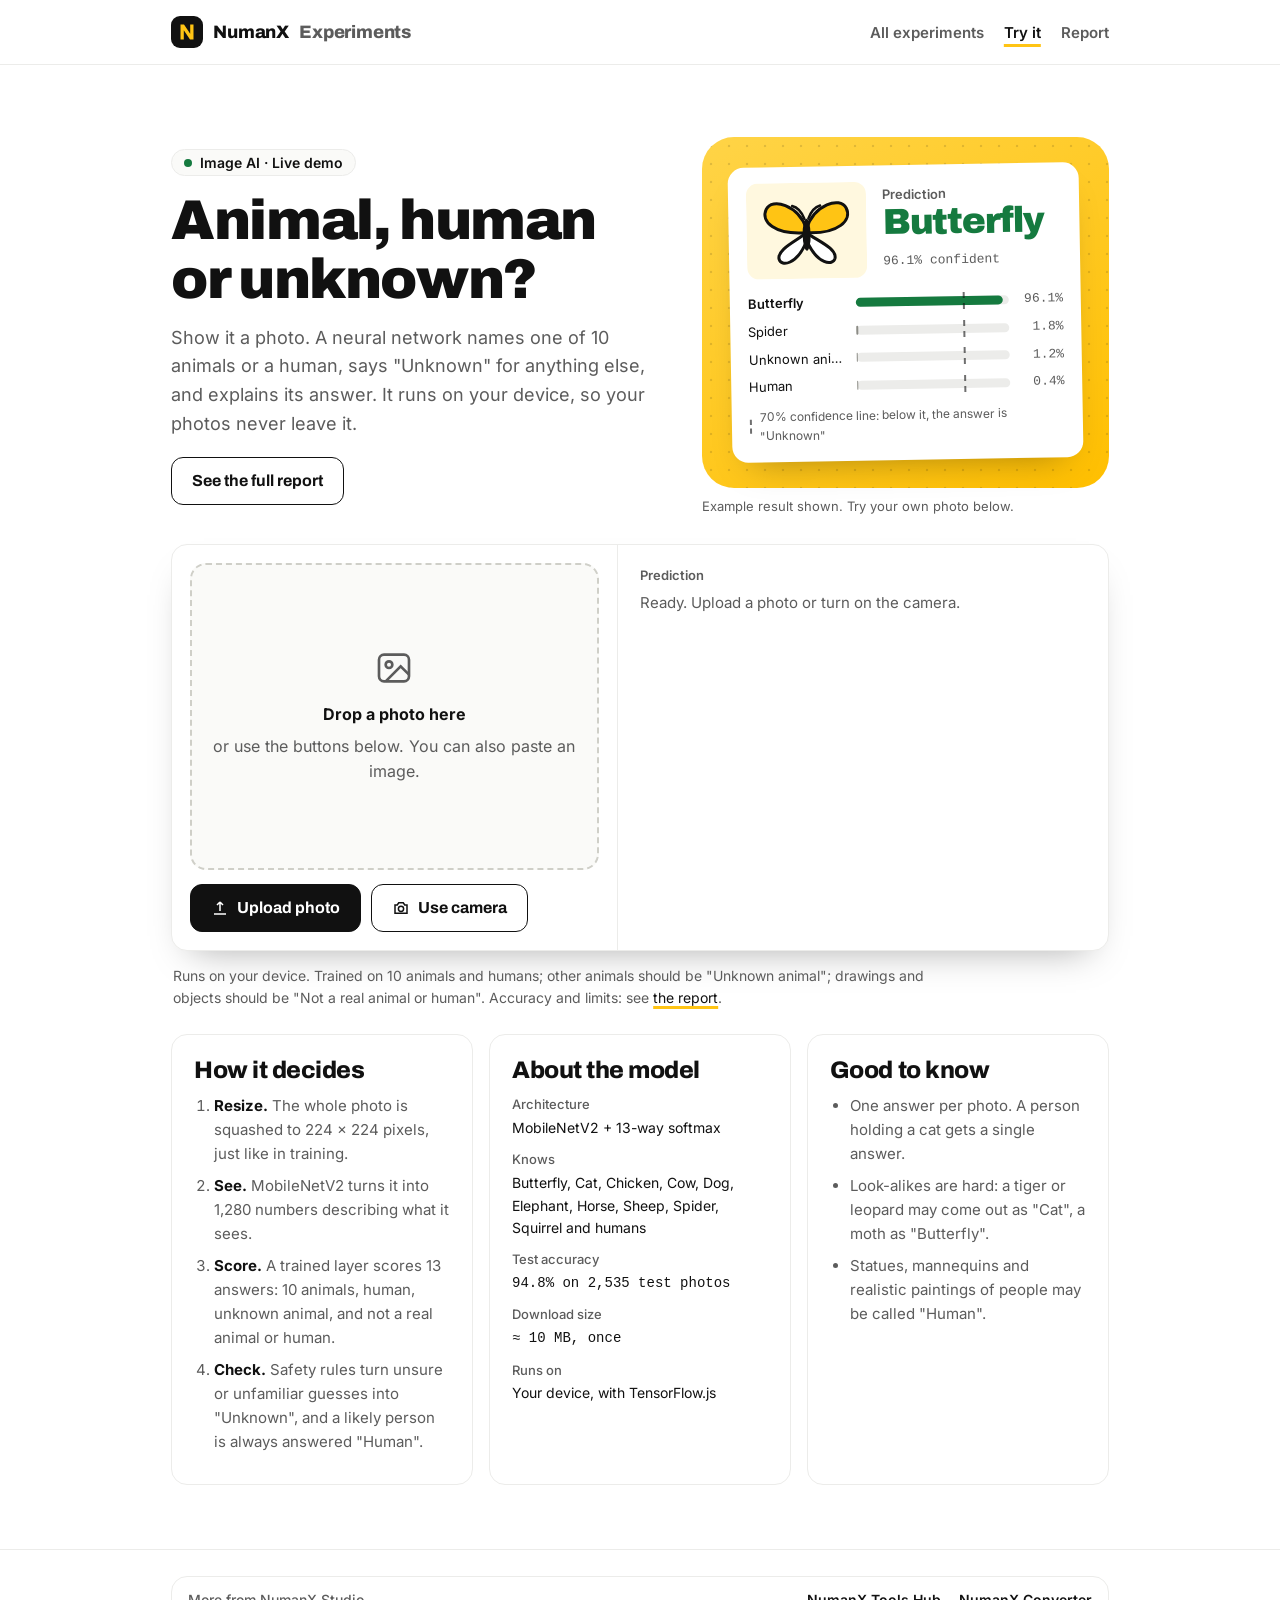
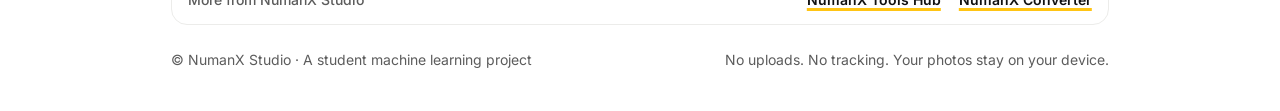
==== commit dcb24132: "Home: lab overview instead of a cat example; classifier: butterfly example in the hero - Home stage " ====
--- a/animal-classifier/index.html
+++ b/animal-classifier/index.html
@@ -22,11 +22,39 @@
   </header>
 
   <main class="wrap">
-    <section class="hero">
+    <section class="hero hero-grid">
+      <div>
       <p class="eyebrow">Image AI · Live demo</p>
       <h1>Animal, human or unknown?</h1>
       <p class="lead">Show it a photo. A neural network names one of 10 animals or a human, says "Unknown" for anything else, and explains its answer. It runs on your device, so your photos never leave it.</p>
       <p class="hero-actions"><a class="btn" href="report/">See the full report</a></p>
+      </div>
+      <div class="ex">
+        <div class="ex-stage" aria-label="Example: a butterfly photo and the classifier's answer">
+          <div class="ex-card">
+            <div class="ex-top">
+              <svg viewBox="0 0 120 96" aria-hidden="true">
+                <rect width="120" height="96" rx="12" fill="#fff8df"/>
+                <path d="M60 46C52 22 26 14 20 26c-6 12 8 26 40 24z" fill="#ffc414" stroke="#111" stroke-width="3" stroke-linejoin="round"/>
+                <path d="M60 46C68 22 94 14 100 26c6 12-8 26-40 24z" fill="#ffc414" stroke="#111" stroke-width="3" stroke-linejoin="round"/>
+                <path d="M60 50C50 58 30 66 32 76c2 8 18 6 28-18z" fill="#fff" stroke="#111" stroke-width="3" stroke-linejoin="round"/>
+                <path d="M60 50C70 58 90 66 88 76c-2 8-18 6-28-18z" fill="#fff" stroke="#111" stroke-width="3" stroke-linejoin="round"/>
+                <ellipse cx="60" cy="52" rx="4" ry="16" fill="#111"/>
+                <path d="M58 36c-3-8-8-12-12-13M62 36c3-8 8-12 12-13" fill="none" stroke="#111" stroke-width="2.5" stroke-linecap="round"/>
+              </svg>
+              <div><small>Prediction</small><strong>Butterfly</strong><em>96.1% confident</em></div>
+            </div>
+            <ol class="ex-bars" aria-hidden="true">
+              <li class="on"><span>Butterfly</span><i><b style="width:96.1%"></b><u></u></i><span>96.1%</span></li>
+              <li><span>Spider</span><i><b style="width:1.8%"></b><u></u></i><span>1.8%</span></li>
+              <li><span>Unknown animal</span><i><b style="width:1.2%"></b><u></u></i><span>1.2%</span></li>
+              <li><span>Human</span><i><b style="width:0.4%"></b><u></u></i><span>0.4%</span></li>
+            </ol>
+            <p class="ex-legend"><span></span>70% confidence line: below it, the answer is "Unknown"</p>
+          </div>
+        </div>
+        <p class="ex-note">Example result shown. Try your own photo below.</p>
+      </div>
     </section>
 
     <section class="tool card" aria-label="Classifier">
--- a/animal-classifier/style.css
+++ b/animal-classifier/style.css
@@ -83,3 +83,27 @@
 /* NumanX: the in-tool "Prediction" label is a plain label, not a hero eyebrow pill */
 .result-eyebrow { background: none; border: 0; padding: 0; margin: 0 0 8px; font: 600 13px var(--sans); }
 .result-eyebrow::before { display: none; }
+
+/* NumanX: hero with an example prediction on the yellow stage */
+.hero-grid { display: grid; grid-template-columns: minmax(0, 1fr) minmax(0, .85fr); gap: clamp(24px, 4vw, 56px); align-items: center; }
+.ex-stage { border-radius: 32px; padding: clamp(18px, 3vw, 28px); background: radial-gradient(circle, rgba(17,17,17,.13) 1.3px, transparent 1.6px) 0 0 / 18px 18px, linear-gradient(150deg, #ffd447, #ffbf00); }
+.ex-card { background: #fff; color: #111; border-radius: 16px; box-shadow: var(--shadow-float); padding: 16px 18px; transform: rotate(-1deg); }
+.ex-top { display: grid; grid-template-columns: 120px minmax(0, 1fr); gap: 16px; align-items: center; }
+.ex-top svg { width: 120px; height: 96px; display: block; }
+.ex-top small { display: block; color: #5c5c5c; font: 600 13px var(--sans); }
+.ex-top strong { display: block; font: 900 36px/1 var(--font-display); letter-spacing: -.03em; color: #157a3f; margin: 2px 0 6px; overflow-wrap: anywhere; }
+.ex-top em { font: 500 13px var(--mono); color: #5c5c5c; font-style: normal; }
+.ex-bars { list-style: none; margin: 14px 0 0; padding: 0; display: grid; gap: 7px; font-size: 13px; }
+.ex-bars li { display: grid; grid-template-columns: minmax(0, 7.5em) minmax(0, 1fr) 3.4em; gap: 10px; align-items: center; }
+.ex-bars li span:first-child { white-space: nowrap; overflow: hidden; text-overflow: ellipsis; }
+.ex-bars li.on span:first-child { font-weight: 600; }
+.ex-bars i { position: relative; height: 9px; border-radius: 99px; background: #ececea; display: block; }
+.ex-bars b { position: absolute; inset: 0 auto 0 0; border-radius: 99px; background: #8c8c86; }
+.ex-bars li.on b { background: #157a3f; }
+.ex-bars u { position: absolute; left: 70%; top: -4px; bottom: -4px; border-left: 2px dashed #111; opacity: .6; }
+.ex-bars li span:last-child { text-align: right; font-family: var(--mono); color: #5c5c5c; }
+.ex-legend { display: flex; align-items: center; gap: 8px; margin: 10px 0 0; font-size: 12px; color: #5c5c5c; }
+.ex-legend span { height: 14px; border-left: 2px dashed #111; opacity: .6; }
+.ex-note { font-size: 13px; color: var(--muted); margin: 8px 0 0; }
+@media (max-width: 860px) { .hero-grid { grid-template-columns: minmax(0, 1fr); } }
+@media (max-width: 420px) { .ex-top { grid-template-columns: 88px minmax(0, 1fr); } .ex-top svg { width: 88px; height: 70px; } .ex-top strong { font-size: 30px; } }
